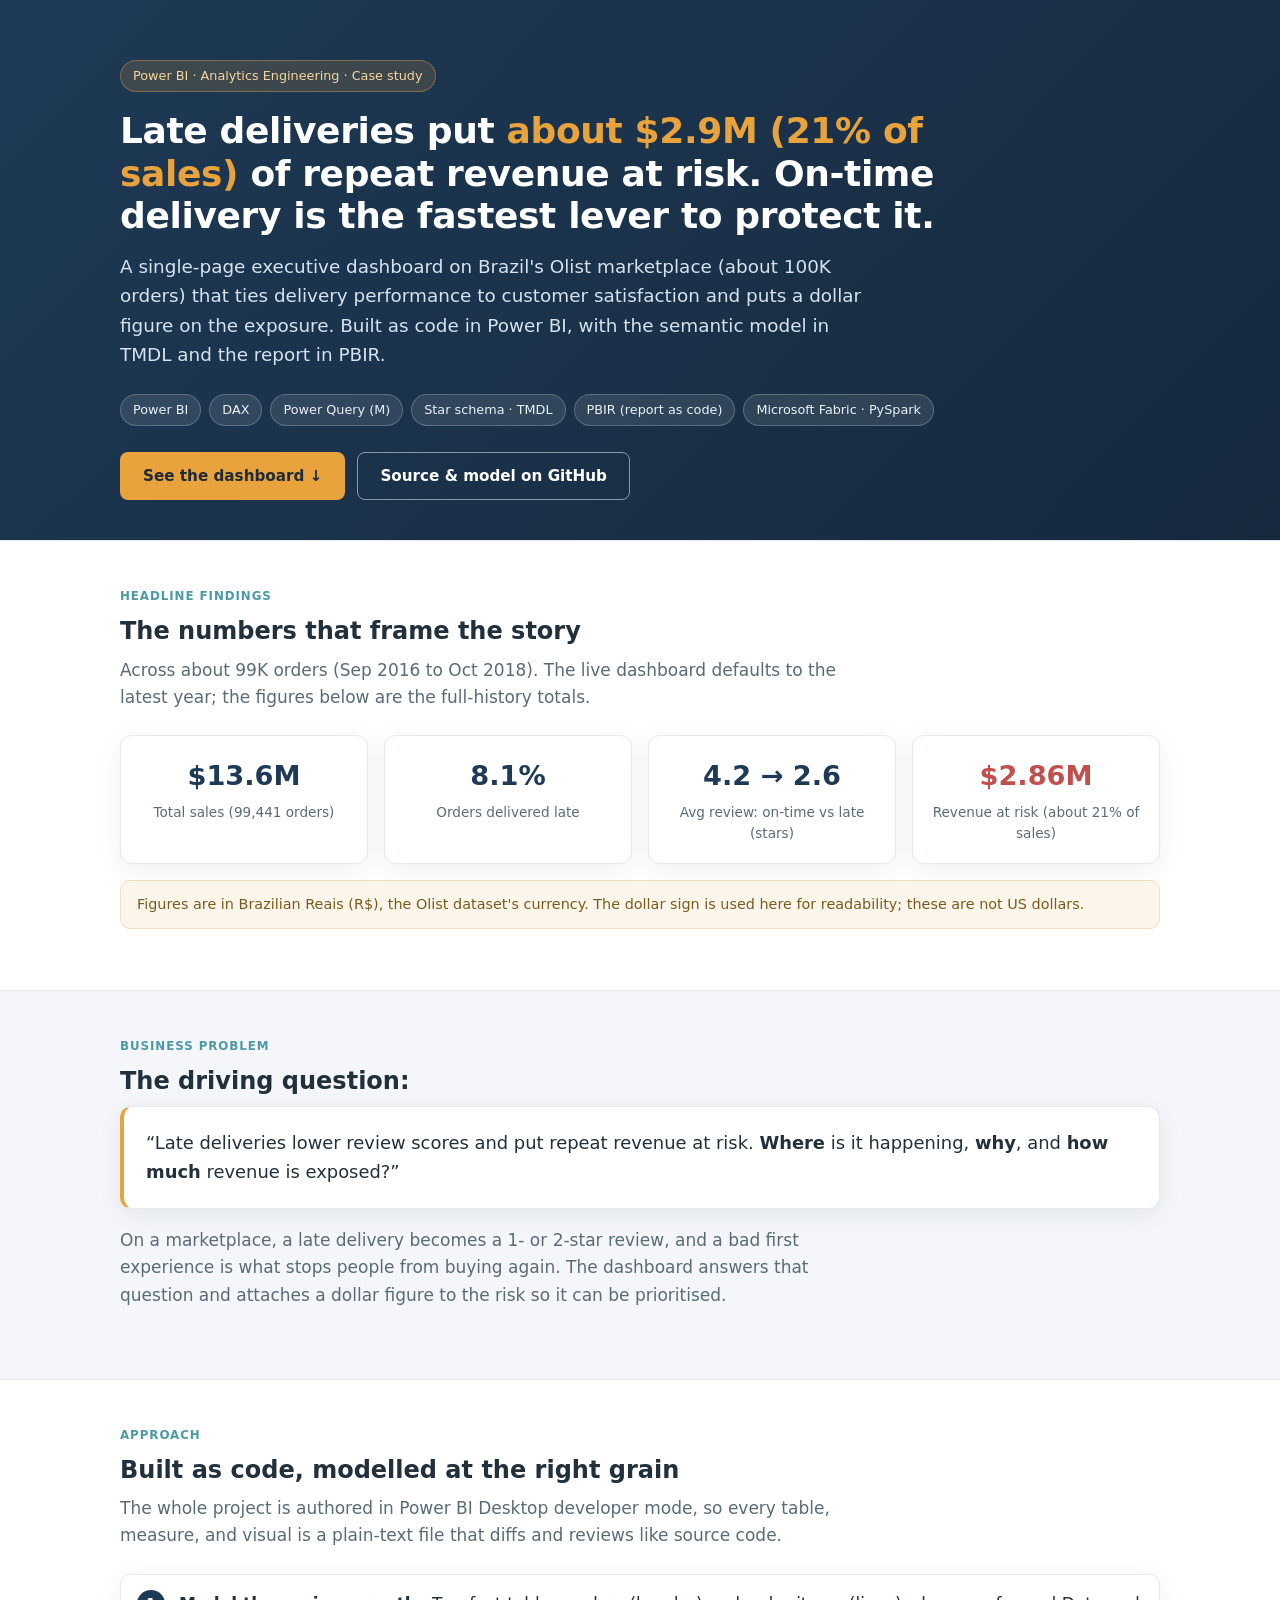
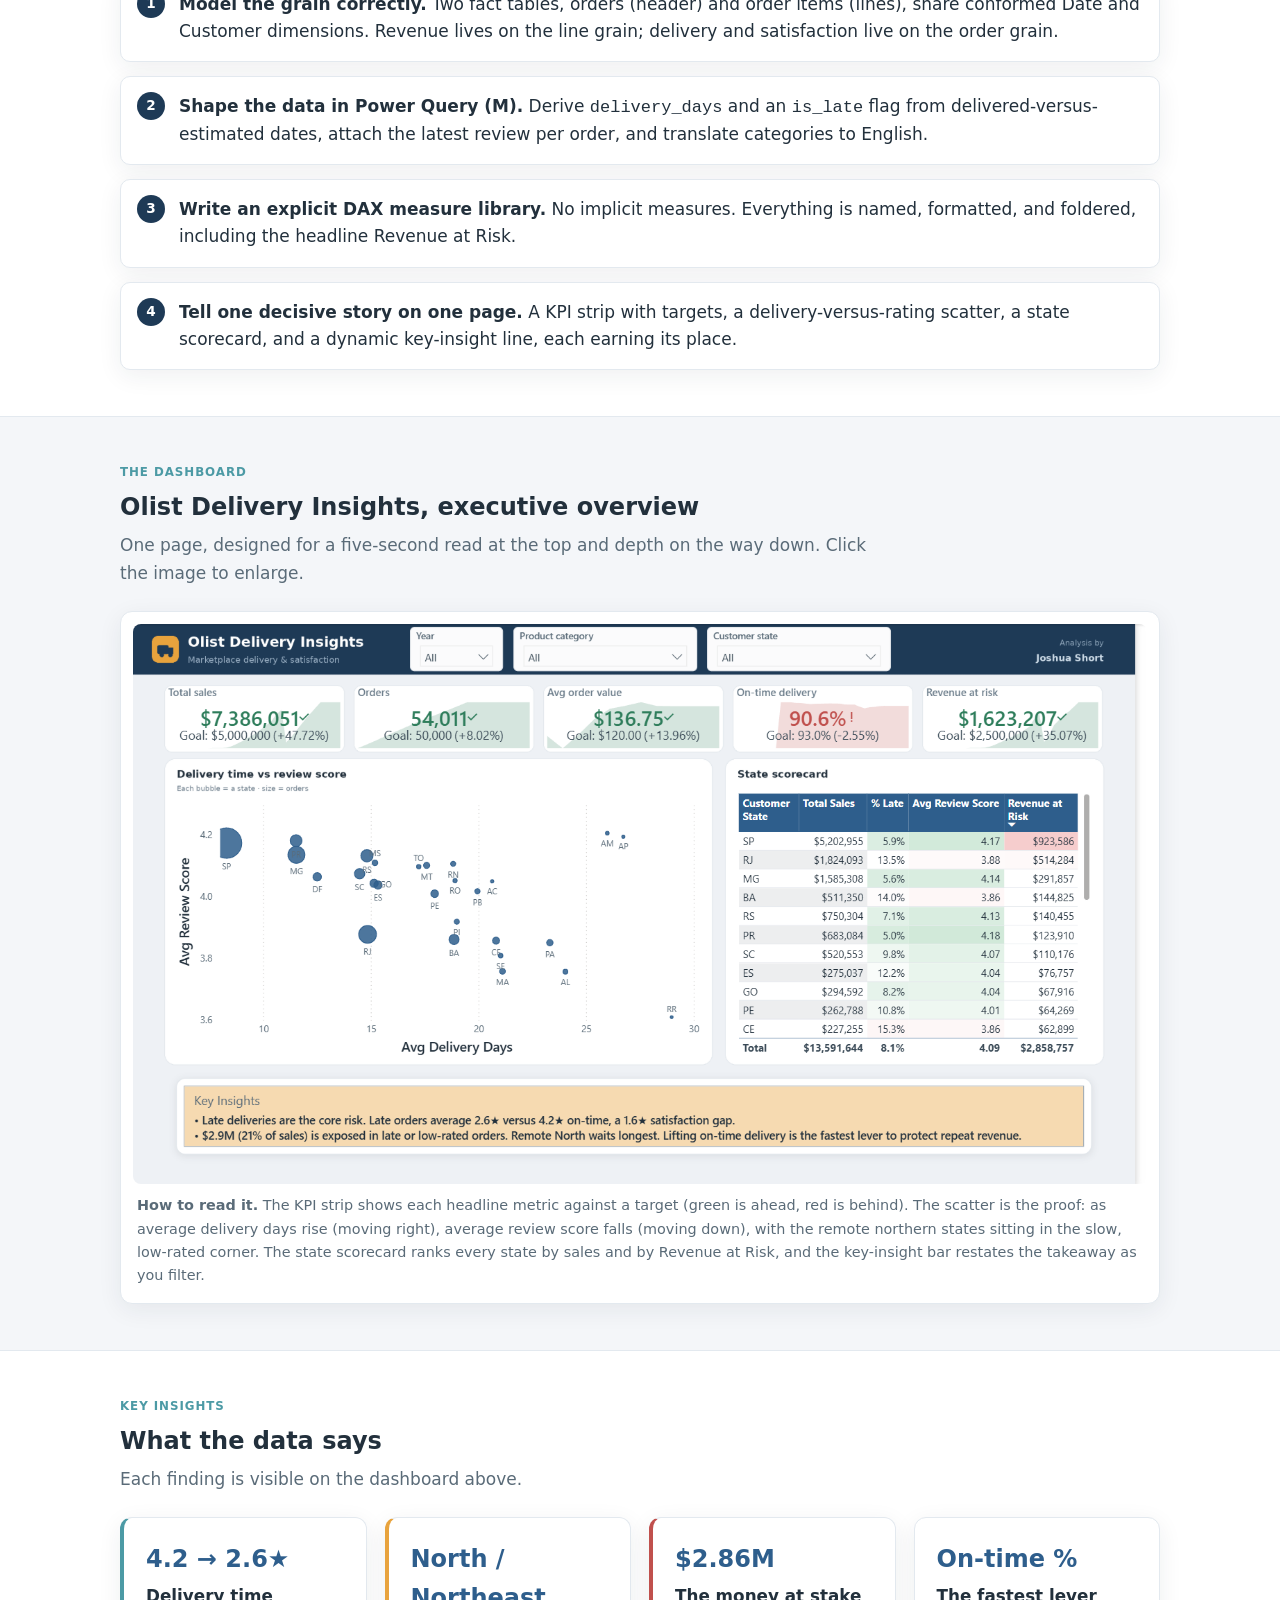
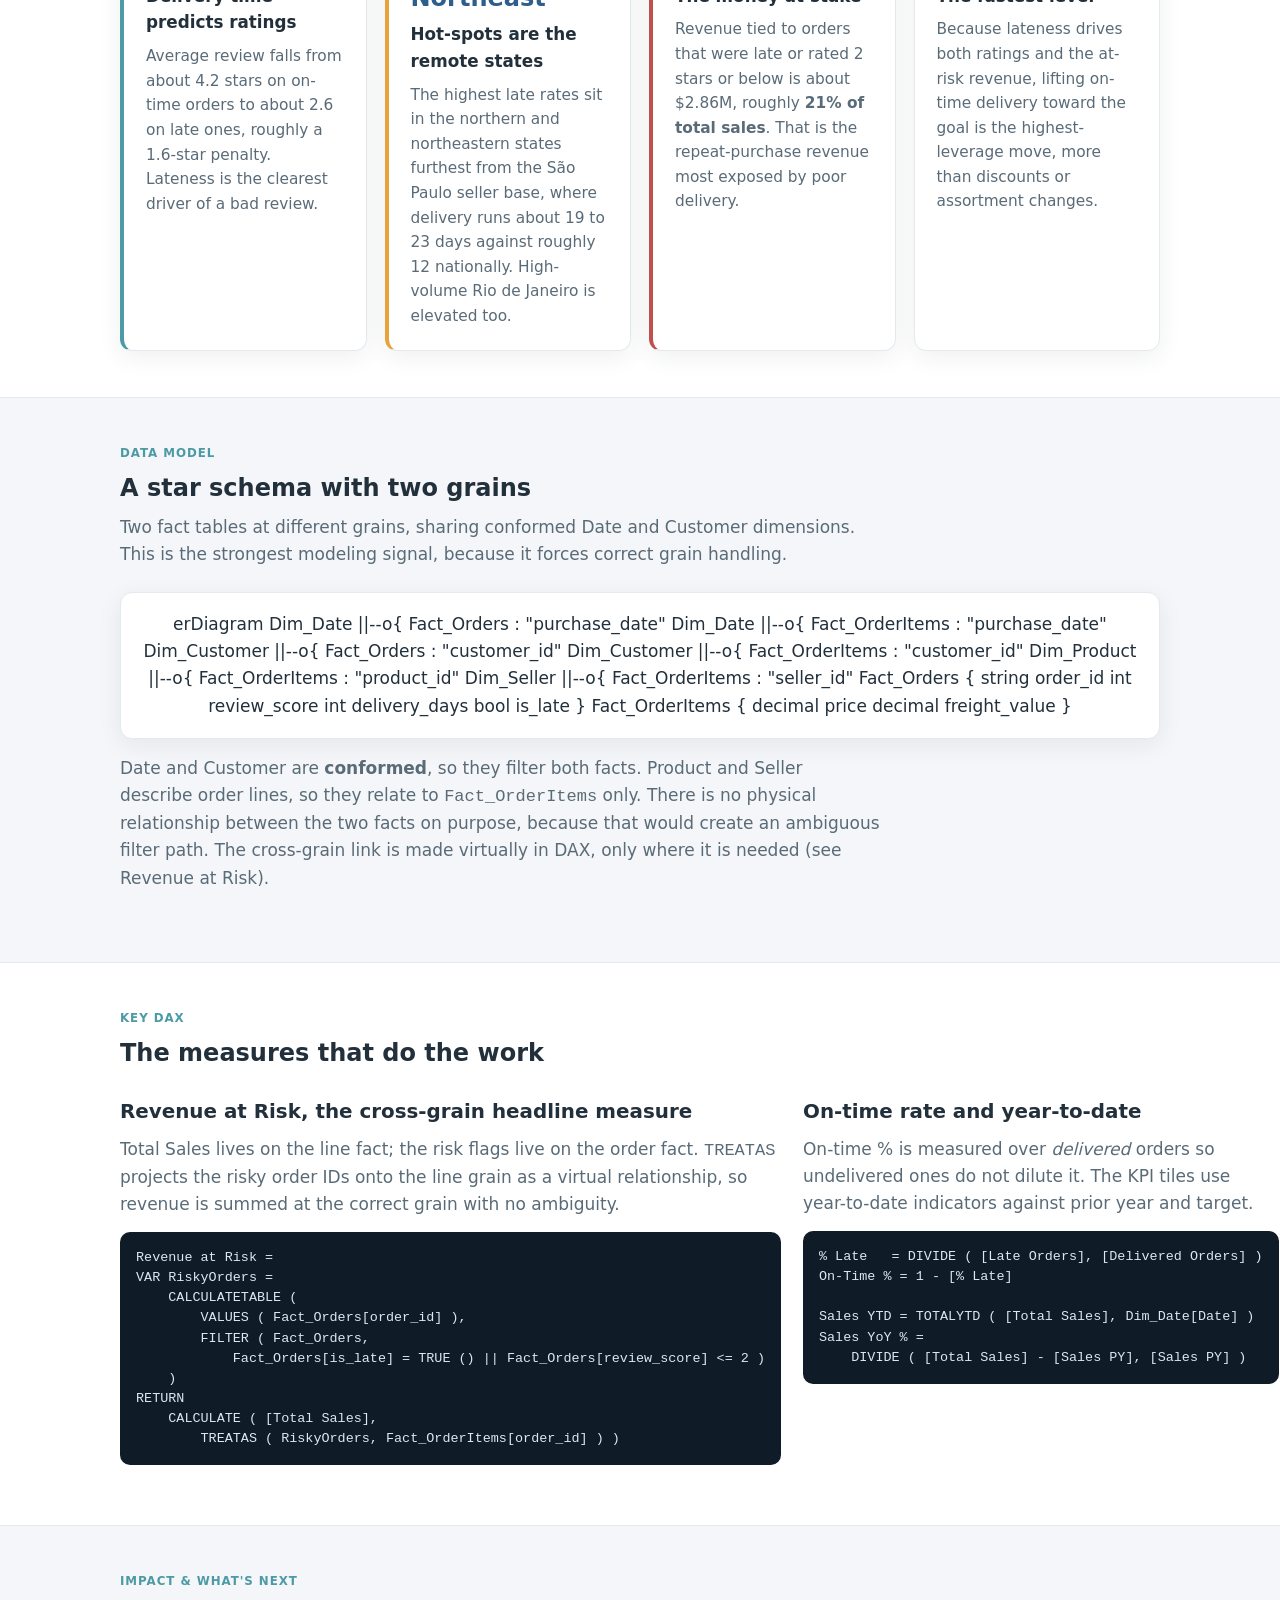
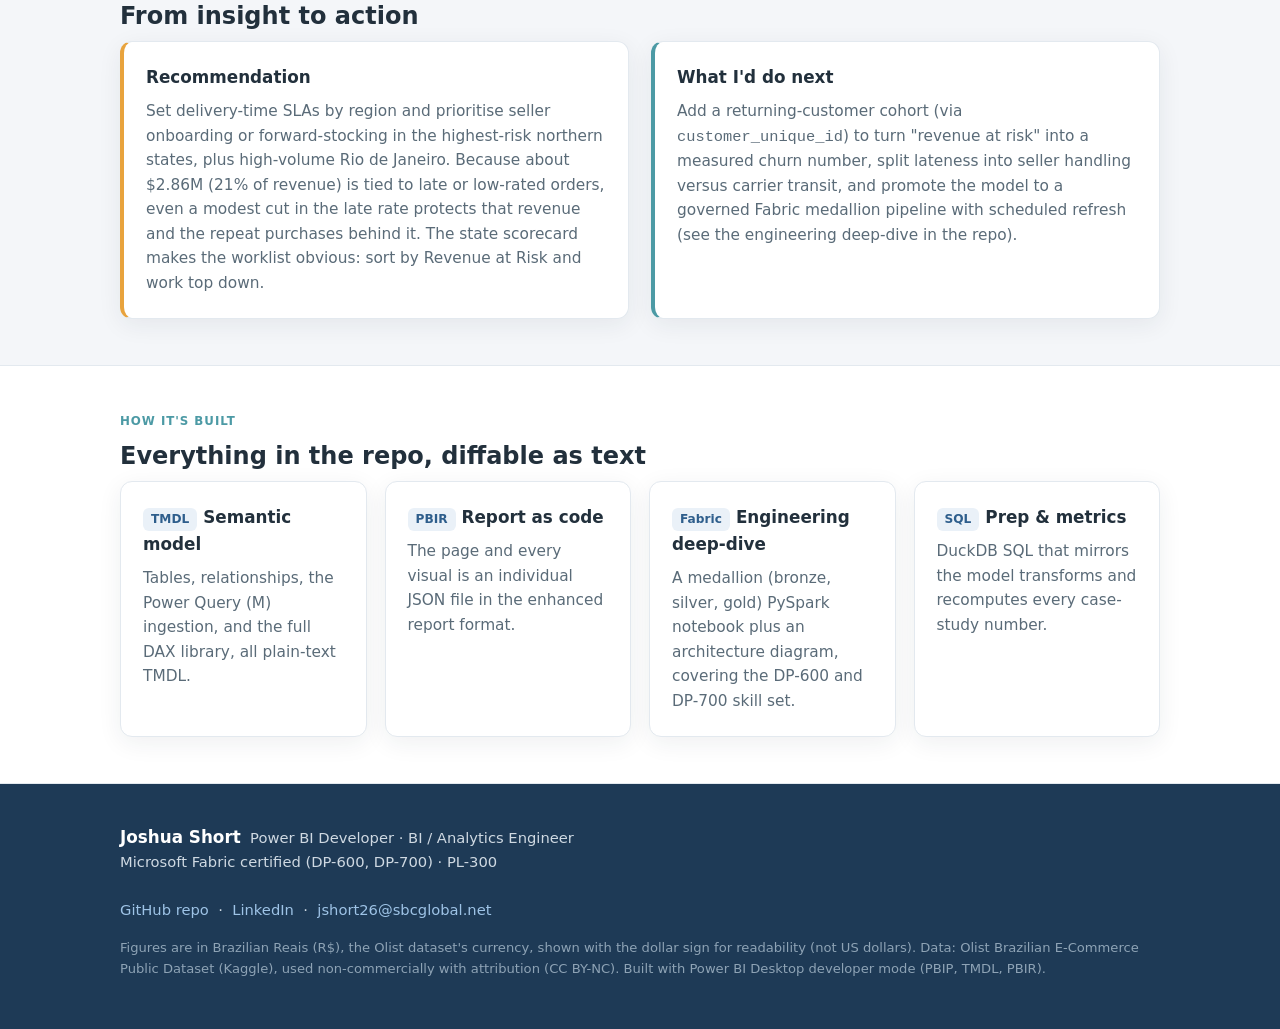
==== docs/index.html @ 743ed3de "Olist Delivery Insights: Power BI report (PBIP/TMDL/PBIR), case-study site, docs, DE notebook" ====
<!DOCTYPE html>
<html lang="en">
<head>
<meta charset="UTF-8" />
<meta name="viewport" content="width=device-width, initial-scale=1.0" />
<title>Olist Delivery Insights | Power BI Case Study | Joshua Short</title>
<meta name="description" content="A single-page Power BI executive dashboard and case study: how late deliveries lower review scores and put about 21% of marketplace revenue at risk on Brazil's Olist, and where to fix it." />
<meta property="og:title" content="Olist Delivery Insights | Power BI Case Study" />
<meta property="og:description" content="Late deliveries put about $2.9M (21% of sales) of repeat revenue at risk. A Power BI report built as code (TMDL + PBIR)." />
<meta property="og:type" content="website" />
<link rel="stylesheet" href="styles.css" />
</head>
<body>

<!-- ============================= HERO ============================= -->
<header class="hero">
  <div class="wrap">
    <div class="badge">Power BI · Analytics Engineering · Case study</div>
    <h1>Late deliveries put <span class="accent">about $2.9M (21% of sales)</span> of repeat revenue at risk.
      On-time delivery is the fastest lever to protect it.<!-- [confirm] $ figure --></h1>
    <p class="lede">A single-page executive dashboard on Brazil's Olist marketplace (about 100K orders) that ties
      delivery performance to customer satisfaction and puts a dollar figure on the exposure. Built as code in
      Power BI, with the semantic model in TMDL and the report in PBIR.</p>
    <div class="pills">
      <span class="pill">Power BI</span><span class="pill">DAX</span><span class="pill">Power Query (M)</span>
      <span class="pill">Star schema · TMDL</span><span class="pill">PBIR (report as code)</span>
      <span class="pill">Microsoft Fabric · PySpark</span>
    </div>
    <div class="cta">
      <a class="btn btn-primary" href="#dashboard">See the dashboard ↓</a>
      <a class="btn btn-ghost" href="https://github.com/Joshua-S26/PBI-Portfolio" target="_blank" rel="noopener">Source &amp; model on GitHub</a>
    </div>
  </div>
</header>

<!-- ====================== HEADLINE NUMBERS ======================= -->
<section class="alt">
  <div class="wrap">
    <p class="eyebrow">Headline findings</p>
    <h2>The numbers that frame the story</h2>
    <p class="sub">Across about 99K orders (Sep 2016 to Oct 2018). The live dashboard defaults to the latest year; the figures below are the full-history totals.</p>
    <div class="kpi">
      <!-- [confirm] every value in this band against the model before publish -->
      <div class="k"><div class="v">$13.6M</div><div class="l">Total sales (99,441 orders)</div></div>
      <div class="k"><div class="v">8.1%</div><div class="l">Orders delivered late</div></div>
      <div class="k"><div class="v">4.2 → 2.6</div><div class="l">Avg review: on-time vs late (stars)</div></div>
      <div class="k"><div class="v warn">$2.86M</div><div class="l">Revenue at risk (about 21% of sales)</div></div>
    </div>
    <p class="note" style="margin-top:16px">Figures are in Brazilian Reais (R$), the Olist dataset's currency. The
      dollar sign is used here for readability; these are not US dollars.</p>
  </div>
</section>

<!-- ======================= THE QUESTION ========================== -->
<section>
  <div class="wrap">
    <p class="eyebrow">Business problem</p>
    <h2>The driving question:</h2>
    <div class="card accent-gold">
      <p style="color:var(--ink);font-size:1.12rem;margin:0">
        “Late deliveries lower review scores and put repeat revenue at risk.
        <strong>Where</strong> is it happening, <strong>why</strong>, and <strong>how much</strong> revenue is exposed?”</p>
    </div>
    <p class="sub" style="margin-top:18px">On a marketplace, a late delivery becomes a 1- or 2-star review, and a bad
      first experience is what stops people from buying again. The dashboard answers that question and attaches a dollar
      figure to the risk so it can be prioritised.</p>
  </div>
</section>

<!-- ========================= APPROACH ============================ -->
<section class="alt">
  <div class="wrap">
    <p class="eyebrow">Approach</p>
    <h2>Built as code, modelled at the right grain</h2>
    <p class="sub">The whole project is authored in Power BI Desktop developer mode, so every table, measure, and visual
      is a plain-text file that diffs and reviews like source code.</p>
    <ol class="flow">
      <li><strong>Model the grain correctly.</strong> Two fact tables, orders (header) and order items (lines), share
        conformed Date and Customer dimensions. Revenue lives on the line grain; delivery and satisfaction live on the
        order grain.</li>
      <li><strong>Shape the data in Power Query (M).</strong> Derive <code>delivery_days</code> and an
        <code>is_late</code> flag from delivered-versus-estimated dates, attach the latest review per order, and
        translate categories to English.</li>
      <li><strong>Write an explicit DAX measure library.</strong> No implicit measures. Everything is named, formatted,
        and foldered, including the headline Revenue at Risk.</li>
      <li><strong>Tell one decisive story on one page.</strong> A KPI strip with targets, a delivery-versus-rating
        scatter, a state scorecard, and a dynamic key-insight line, each earning its place.</li>
    </ol>
  </div>
</section>

<!-- ========================= DASHBOARD =========================== -->
<section id="dashboard">
  <div class="wrap">
    <p class="eyebrow">The dashboard</p>
    <h2>Olist Delivery Insights, executive overview</h2>
    <p class="sub">One page, designed for a five-second read at the top and depth on the way down. Click the image to enlarge.</p>
    <figure class="shot">
      <!-- ============================================================ -->
      <!-- SCREENSHOT SLOT: save the dashboard PNG to docs/img/hero-dashboard.png -->
      <!-- (full-resolution export from Power BI Desktop; see capture steps) -->
      <!-- ============================================================ -->
      <img src="img/hero-dashboard.png"
           alt="Olist Delivery Insights dashboard: a KPI strip (Total sales, Orders, Avg order value, On-time delivery, Revenue at risk) each with a goal indicator; a scatter of average review score versus average delivery days with one bubble per state; a state scorecard table with conditional formatting; and a key-insights bar."
           loading="lazy"
           onerror="this.style.display='none';this.nextElementSibling.style.display='flex';" />
      <div class="imgslot" style="display:none">
        <strong>Hero screenshot goes here</strong>
        <span>Save the dashboard PNG as <code>docs/img/hero-dashboard.png</code></span>
      </div>
      <figcaption><strong>How to read it.</strong> The KPI strip shows each headline metric against a target (green is
        ahead, red is behind). The scatter is the proof: as average delivery days rise (moving right), average review
        score falls (moving down), with the remote northern states sitting in the slow, low-rated corner. The state
        scorecard ranks every state by sales and by Revenue at Risk, and the key-insight bar restates the takeaway as
        you filter.</figcaption>
    </figure>
  </div>
</section>

<!-- ========================== INSIGHTS =========================== -->
<section class="alt">
  <div class="wrap">
    <p class="eyebrow">Key insights</p>
    <h2>What the data says</h2>
    <p class="sub">Each finding is visible on the dashboard above.</p>
    <div class="grid">
      <!-- [confirm] all numbers in these cards -->
      <div class="card accent-teal"><span class="big">4.2 → 2.6★</span><h3>Delivery time predicts ratings</h3>
        <p>Average review falls from about 4.2 stars on on-time orders to about 2.6 on late ones, roughly a 1.6-star
          penalty. Lateness is the clearest driver of a bad review.</p></div>
      <div class="card accent-gold"><span class="big">North / Northeast</span><h3>Hot-spots are the remote states</h3>
        <p>The highest late rates sit in the northern and northeastern states furthest from the São Paulo seller base,
          where delivery runs about 19 to 23 days against roughly 12 nationally. High-volume Rio de Janeiro is elevated too.</p></div>
      <div class="card accent-red"><span class="big">$2.86M</span><h3>The money at stake</h3>
        <p>Revenue tied to orders that were late or rated 2 stars or below is about $2.86M, roughly
          <strong>21% of total sales</strong>. That is the repeat-purchase revenue most exposed by poor delivery.</p></div>
      <div class="card"><span class="big">On-time %</span><h3>The fastest lever</h3>
        <p>Because lateness drives both ratings and the at-risk revenue, lifting on-time delivery toward the goal is the
          highest-leverage move, more than discounts or assortment changes.</p></div>
    </div>
  </div>
</section>

<!-- ========================= DATA MODEL ========================== -->
<section>
  <div class="wrap">
    <p class="eyebrow">Data model</p>
    <h2>A star schema with two grains</h2>
    <p class="sub">Two fact tables at different grains, sharing conformed Date and Customer dimensions. This is the
      strongest modeling signal, because it forces correct grain handling.</p>
    <div class="mermaid">
erDiagram
    Dim_Date     ||--o{ Fact_Orders : "purchase_date"
    Dim_Date     ||--o{ Fact_OrderItems : "purchase_date"
    Dim_Customer ||--o{ Fact_Orders : "customer_id"
    Dim_Customer ||--o{ Fact_OrderItems : "customer_id"
    Dim_Product  ||--o{ Fact_OrderItems : "product_id"
    Dim_Seller   ||--o{ Fact_OrderItems : "seller_id"
    Fact_Orders {
      string order_id
      int review_score
      int delivery_days
      bool is_late
    }
    Fact_OrderItems {
      decimal price
      decimal freight_value
    }
    </div>
    <p class="sub" style="margin-top:16px">Date and Customer are <strong>conformed</strong>, so they filter both facts.
      Product and Seller describe order lines, so they relate to <code>Fact_OrderItems</code> only. There is no physical
      relationship between the two facts on purpose, because that would create an ambiguous filter path. The cross-grain
      link is made virtually in DAX, only where it is needed (see Revenue at Risk).</p>
  </div>
</section>

<!-- =========================== KEY DAX =========================== -->
<section class="alt">
  <div class="wrap">
    <p class="eyebrow">Key DAX</p>
    <h2>The measures that do the work</h2>
    <p class="sub"></p>
    <div class="two" style="align-items:start">
      <div>
        <h3 style="margin:0 0 8px">Revenue at Risk, the cross-grain headline measure</h3>
        <p style="color:var(--muted);margin:0 0 10px">Total Sales lives on the line fact; the risk flags live on the
          order fact. <code>TREATAS</code> projects the risky order IDs onto the line grain as a virtual relationship,
          so revenue is summed at the correct grain with no ambiguity.</p>
<pre><code>Revenue at Risk =
VAR RiskyOrders =
    CALCULATETABLE (
        VALUES ( Fact_Orders[order_id] ),
        FILTER ( Fact_Orders,
            Fact_Orders[is_late] = TRUE () || Fact_Orders[review_score] &lt;= 2 )
    )
RETURN
    CALCULATE ( [Total Sales],
        TREATAS ( RiskyOrders, Fact_OrderItems[order_id] ) )</code></pre>
      </div>
      <div>
        <h3 style="margin:0 0 8px">On-time rate and year-to-date</h3>
        <p style="color:var(--muted);margin:0 0 10px">On-time % is measured over <em>delivered</em> orders so
          undelivered ones do not dilute it. The KPI tiles use year-to-date indicators against prior year and target.</p>
<pre><code>% Late   = DIVIDE ( [Late Orders], [Delivered Orders] )
On-Time % = 1 - [% Late]

Sales YTD = TOTALYTD ( [Total Sales], Dim_Date[Date] )
Sales YoY % =
    DIVIDE ( [Total Sales] - [Sales PY], [Sales PY] )</code></pre>
      </div>
    </div>
  </div>
</section>

<!-- ====================== IMPACT / NEXT ========================== -->
<section>
  <div class="wrap">
    <p class="eyebrow">Impact &amp; what's next</p>
    <h2>From insight to action</h2>
    <div class="two">
      <div class="card accent-gold"><h3>Recommendation</h3>
        <p>Set delivery-time SLAs by region and prioritise seller onboarding or forward-stocking in the highest-risk
          northern states, plus high-volume Rio de Janeiro. Because about $2.86M (21% of revenue) is tied to late or
          low-rated orders, even a modest cut in the late rate protects that revenue and the repeat purchases behind it.
          The state scorecard makes the worklist obvious: sort by Revenue at Risk and work top down.</p></div>
      <div class="card accent-teal"><h3>What I'd do next</h3>
        <p>Add a returning-customer cohort (via <code>customer_unique_id</code>) to turn "revenue at risk" into a
          measured churn number, split lateness into seller handling versus carrier transit, and promote the model to a
          governed Fabric medallion pipeline with scheduled refresh (see the engineering deep-dive in the repo).</p></div>
    </div>
  </div>
</section>

<!-- ========================= HOW BUILT =========================== -->
<section class="alt">
  <div class="wrap">
    <p class="eyebrow">How it's built</p>
    <h2>Everything in the repo, diffable as text</h2>
    <div class="grid">
      <div class="card"><h3><span class="tag">TMDL</span>Semantic model</h3><p>Tables, relationships, the Power Query (M)
        ingestion, and the full DAX library, all plain-text TMDL.</p></div>
      <div class="card"><h3><span class="tag">PBIR</span>Report as code</h3><p>The page and every visual is an individual
        JSON file in the enhanced report format.</p></div>
      <div class="card"><h3><span class="tag">Fabric</span>Engineering deep-dive</h3><p>A medallion (bronze, silver,
        gold) PySpark notebook plus an architecture diagram, covering the DP-600 and DP-700 skill set.</p></div>
      <div class="card"><h3><span class="tag">SQL</span>Prep &amp; metrics</h3><p>DuckDB SQL that mirrors the model
        transforms and recomputes every case-study number.</p></div>
    </div>
  </div>
</section>

<!-- =========================== FOOTER ============================ -->
<footer>
  <div class="wrap">
    <span class="name">Joshua Short</span> &nbsp;Power BI Developer · BI / Analytics Engineer<br/>
    Microsoft Fabric certified (DP-600, DP-700) · PL-300<br/><br/>
    <a href="https://github.com/Joshua-S26/PBI-Portfolio" target="_blank" rel="noopener">GitHub repo</a> &nbsp;·&nbsp;
    <a href="https://www.linkedin.com/in/joshua-s26" target="_blank" rel="noopener">LinkedIn</a> &nbsp;·&nbsp;
    <a href="mailto:jshort26@sbcglobal.net">jshort26@sbcglobal.net</a>
    <p class="fine">Figures are in Brazilian Reais (R$), the Olist dataset's currency, shown with the dollar sign for
      readability (not US dollars). Data: Olist Brazilian E-Commerce Public Dataset (Kaggle), used non-commercially with
      attribution (CC BY-NC). Built with Power BI Desktop developer mode (PBIP, TMDL, PBIR).</p>
  </div>
</footer>

<!-- Lightbox (tiny vanilla JS) -->
<div class="lb" id="lb" aria-hidden="true"><img id="lbimg" src="" alt="" /></div>
<script src="https://cdn.jsdelivr.net/npm/mermaid@10/dist/mermaid.min.js"></script>
<script>
  if (window.mermaid) { mermaid.initialize({ startOnLoad: true, theme: "neutral" }); }
  var lb = document.getElementById('lb'), lbimg = document.getElementById('lbimg');
  document.querySelectorAll('figure.shot img').forEach(function (im) {
    im.addEventListener('click', function () { lbimg.src = im.src; lbimg.alt = im.alt; lb.classList.add('open'); });
  });
  lb.addEventListener('click', function () { lb.classList.remove('open'); });
  document.addEventListener('keydown', function (e) { if (e.key === 'Escape') lb.classList.remove('open'); });
</script>
</body>
</html>
---- docs/styles.css ----
/* Olist Delivery Insights, case-study site
   Palette matches the Power BI report: dark navy header, gold + teal accents. */
:root{
  --navy:#1E3A56; --navy-2:#26496f; --blue:#2E5E8C; --teal:#4C9AA5;
  --gold:#E8A33D; --red:#C0504D; --green:#2E7D5B;
  --ink:#22303C; --muted:#5A6B78; --line:#E3E9EF; --bg:#F4F6F9; --card:#FFFFFF;
  --maxw:1080px; --radius:12px;
  --shadow:0 6px 24px rgba(34,48,60,.07);
  --font:"Segoe UI",system-ui,-apple-system,Roboto,Helvetica,Arial,sans-serif;
}
*{box-sizing:border-box}
html{scroll-behavior:smooth}
body{margin:0;font-family:var(--font);color:var(--ink);background:var(--bg);line-height:1.6;font-size:17px}
img{max-width:100%;display:block}
a{color:var(--blue);text-decoration:none}
a:hover{text-decoration:underline}
.wrap{max-width:var(--maxw);margin:0 auto;padding:0 20px}

/* Hero */
header.hero{background:linear-gradient(135deg,var(--navy) 0%,#16293d 100%);color:#fff;padding:60px 0 40px}
.hero .badge{display:inline-flex;align-items:center;gap:8px;background:rgba(232,163,61,.16);
  border:1px solid rgba(232,163,61,.4);color:#F4D59B;padding:5px 12px;border-radius:999px;font-size:.8rem;margin-bottom:18px}
.hero h1{font-size:2.25rem;line-height:1.18;margin:0 0 14px;font-weight:700;letter-spacing:-.01em;max-width:880px}
.hero h1 .accent{color:var(--gold)}
.hero p.lede{font-size:1.15rem;margin:0 0 24px;max-width:760px;color:#D7E2EE}
.pills{display:flex;flex-wrap:wrap;gap:8px;margin:0 0 26px}
.pill{background:rgba(255,255,255,.10);border:1px solid rgba(255,255,255,.22);
  padding:5px 12px;border-radius:999px;font-size:.8rem;color:#Eaf1f8}
.cta{display:flex;flex-wrap:wrap;gap:12px}
.btn{display:inline-block;padding:11px 22px;border-radius:8px;font-weight:600;font-size:.95rem;border:1px solid transparent}
.btn-primary{background:var(--gold);color:#1E2A36}
.btn-primary:hover{background:#f0b65c;text-decoration:none}
.btn-ghost{background:transparent;color:#fff;border-color:rgba(255,255,255,.5)}
.btn-ghost:hover{background:rgba(255,255,255,.08);text-decoration:none}

/* Sections */
section{padding:46px 0}
section.alt{background:#fff;border-top:1px solid var(--line);border-bottom:1px solid var(--line)}
section h2{font-size:1.5rem;margin:0 0 6px;color:var(--ink)}
section .sub{color:var(--muted);margin:0 0 24px;max-width:760px}
.eyebrow{text-transform:uppercase;letter-spacing:.08em;font-size:.74rem;font-weight:700;color:var(--teal);margin:0 0 6px}

/* Headline KPI band */
.kpi{display:grid;grid-template-columns:repeat(auto-fit,minmax(160px,1fr));gap:16px}
.kpi .k{background:var(--card);border:1px solid var(--line);border-radius:var(--radius);padding:18px;text-align:center;box-shadow:var(--shadow)}
.kpi .k .v{font-size:1.7rem;font-weight:700;color:var(--navy)}
.kpi .k .v.warn{color:var(--red)}
.kpi .k .l{color:var(--muted);font-size:.85rem;margin-top:4px}

/* Dashboard figure */
figure.shot{margin:0;background:var(--card);border:1px solid var(--line);border-radius:var(--radius);padding:12px;box-shadow:var(--shadow)}
figure.shot img{border-radius:8px;cursor:zoom-in;width:100%}
figure.shot figcaption{color:var(--muted);font-size:.9rem;margin-top:10px;padding:0 4px 4px}
.imgslot{display:flex;align-items:center;justify-content:center;text-align:center;min-height:340px;
  border:2px dashed #cdd6df;border-radius:8px;color:var(--muted);background:#eef2f6;padding:24px;flex-direction:column;gap:6px}
.imgslot code{background:#fff;border:1px solid var(--line);border-radius:5px;padding:1px 6px;font-size:.85rem}

/* Cards / grid */
.grid{display:grid;grid-template-columns:repeat(auto-fit,minmax(230px,1fr));gap:18px}
.card{background:var(--card);border:1px solid var(--line);border-radius:var(--radius);padding:22px;box-shadow:var(--shadow)}
.card.accent-gold{border-left:4px solid var(--gold)}
.card.accent-red{border-left:4px solid var(--red)}
.card.accent-teal{border-left:4px solid var(--teal)}
.card h3{margin:0 0 8px;font-size:1.05rem}
.card .big{font-size:1.5rem;font-weight:700;color:var(--blue);display:block;margin-bottom:4px}
.card p{margin:0;color:var(--muted);font-size:.96rem}
.two{display:grid;grid-template-columns:1fr 1fr;gap:22px}

/* Approach flow */
ol.flow{counter-reset:s;list-style:none;padding:0;margin:0;display:grid;gap:14px}
ol.flow li{background:var(--card);border:1px solid var(--line);border-radius:10px;padding:16px 18px 16px 58px;position:relative;box-shadow:var(--shadow)}
ol.flow li::before{counter-increment:s;content:counter(s);position:absolute;left:16px;top:15px;
  width:28px;height:28px;border-radius:50%;background:var(--navy);color:#fff;display:flex;align-items:center;justify-content:center;font-weight:700;font-size:.85rem}

/* Code */
pre{background:#0f1b27;color:#dde7f0;padding:16px;border-radius:10px;overflow:auto;font-size:.84rem;line-height:1.5}
code{font-family:"Cascadia Code",Consolas,Menlo,monospace}
.tag{display:inline-block;background:#EAF1F8;color:var(--blue);border-radius:6px;padding:2px 8px;font-size:.76rem;font-weight:700;margin-right:6px}
.mermaid{background:var(--card);border:1px solid var(--line);border-radius:var(--radius);padding:18px;box-shadow:var(--shadow);text-align:center}
.note{background:#FCF6EA;border:1px solid #EFE0BE;color:#7A5A1E;border-radius:10px;padding:12px 16px;font-size:.9rem}

/* Footer */
footer{background:var(--navy);color:#cfd9e2;padding:40px 0;font-size:.92rem}
footer a{color:#9ec3e6}
footer .name{color:#fff;font-size:1.05rem;font-weight:700}
footer .fine{margin-top:16px;color:#8ea3b5;font-size:.82rem}

/* Lightbox */
.lb{position:fixed;inset:0;background:rgba(15,25,38,.92);display:none;align-items:center;justify-content:center;z-index:50;padding:24px;cursor:zoom-out}
.lb.open{display:flex}
.lb img{max-width:96vw;max-height:94vh;border-radius:8px;box-shadow:0 20px 60px rgba(0,0,0,.5)}

@media(max-width:720px){
  body{font-size:16px}
  .hero h1{font-size:1.6rem}
  .two{grid-template-columns:1fr}
  section{padding:36px 0}
}
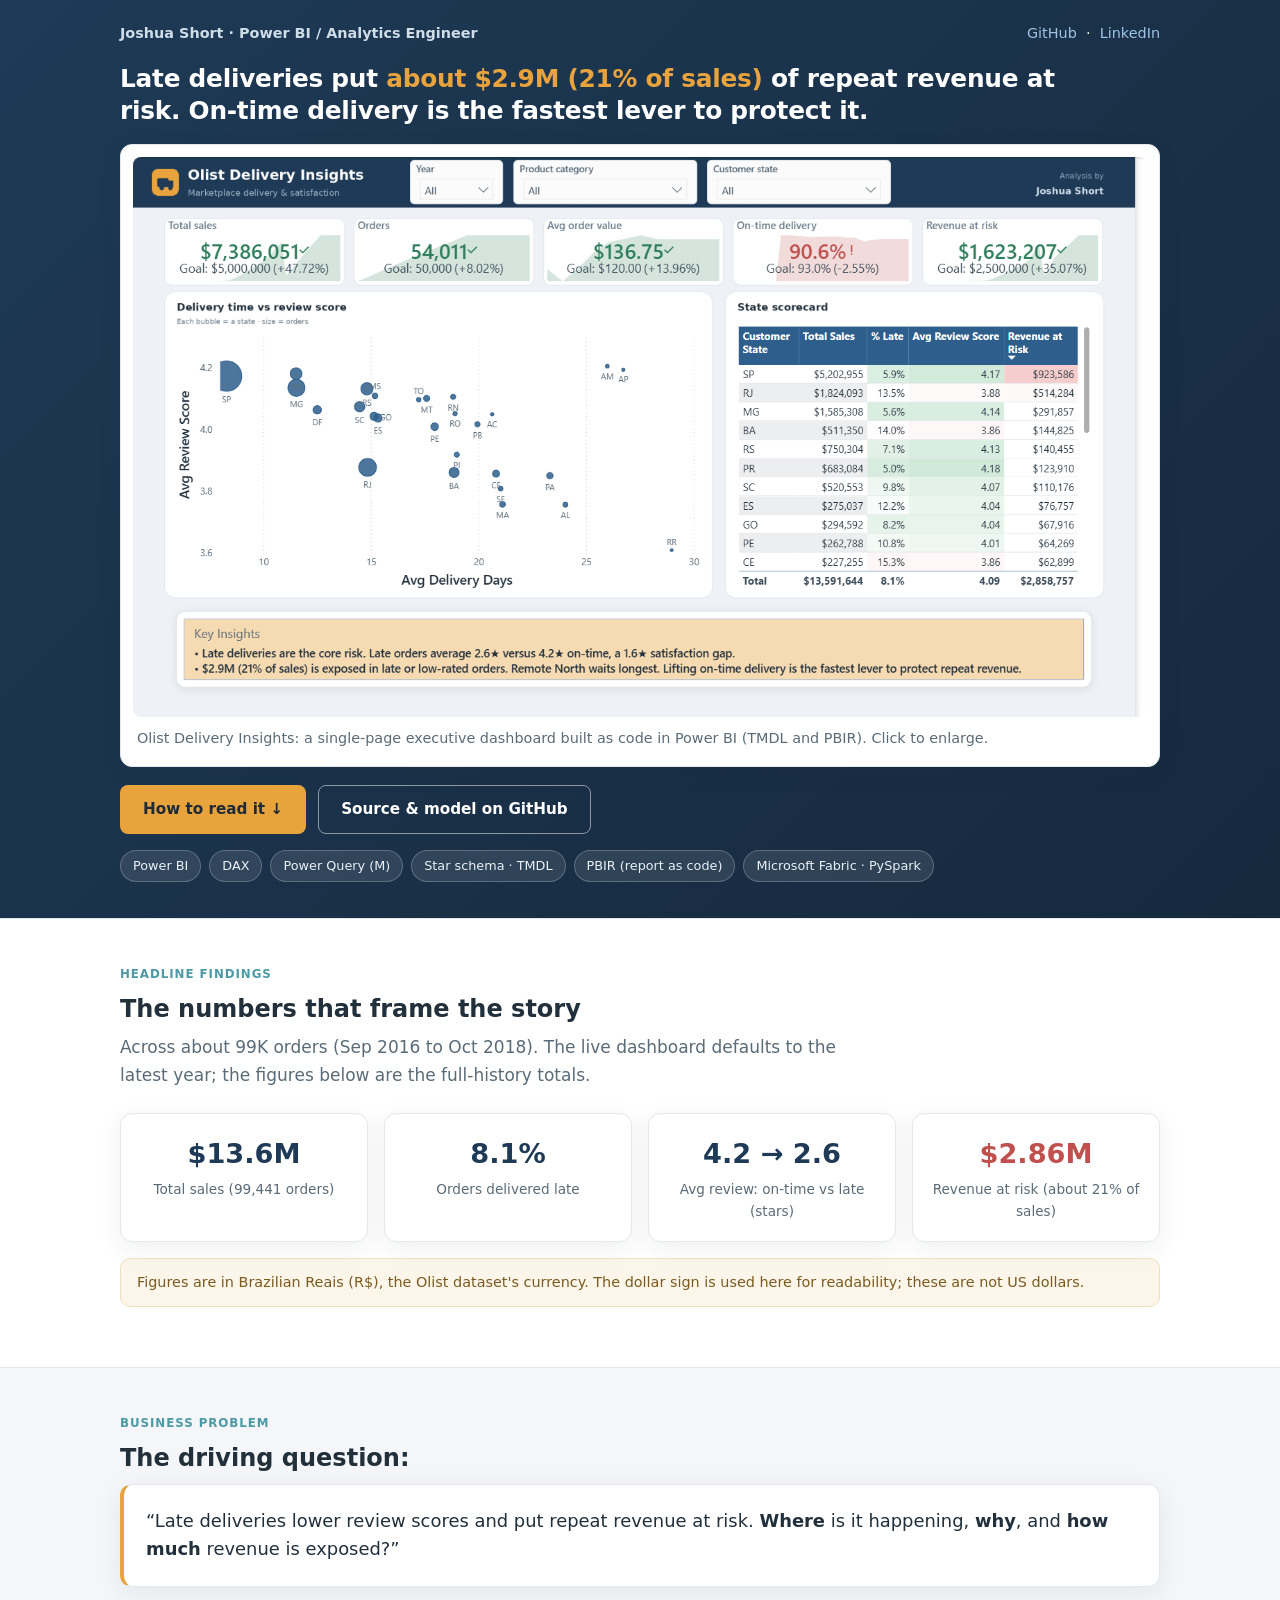
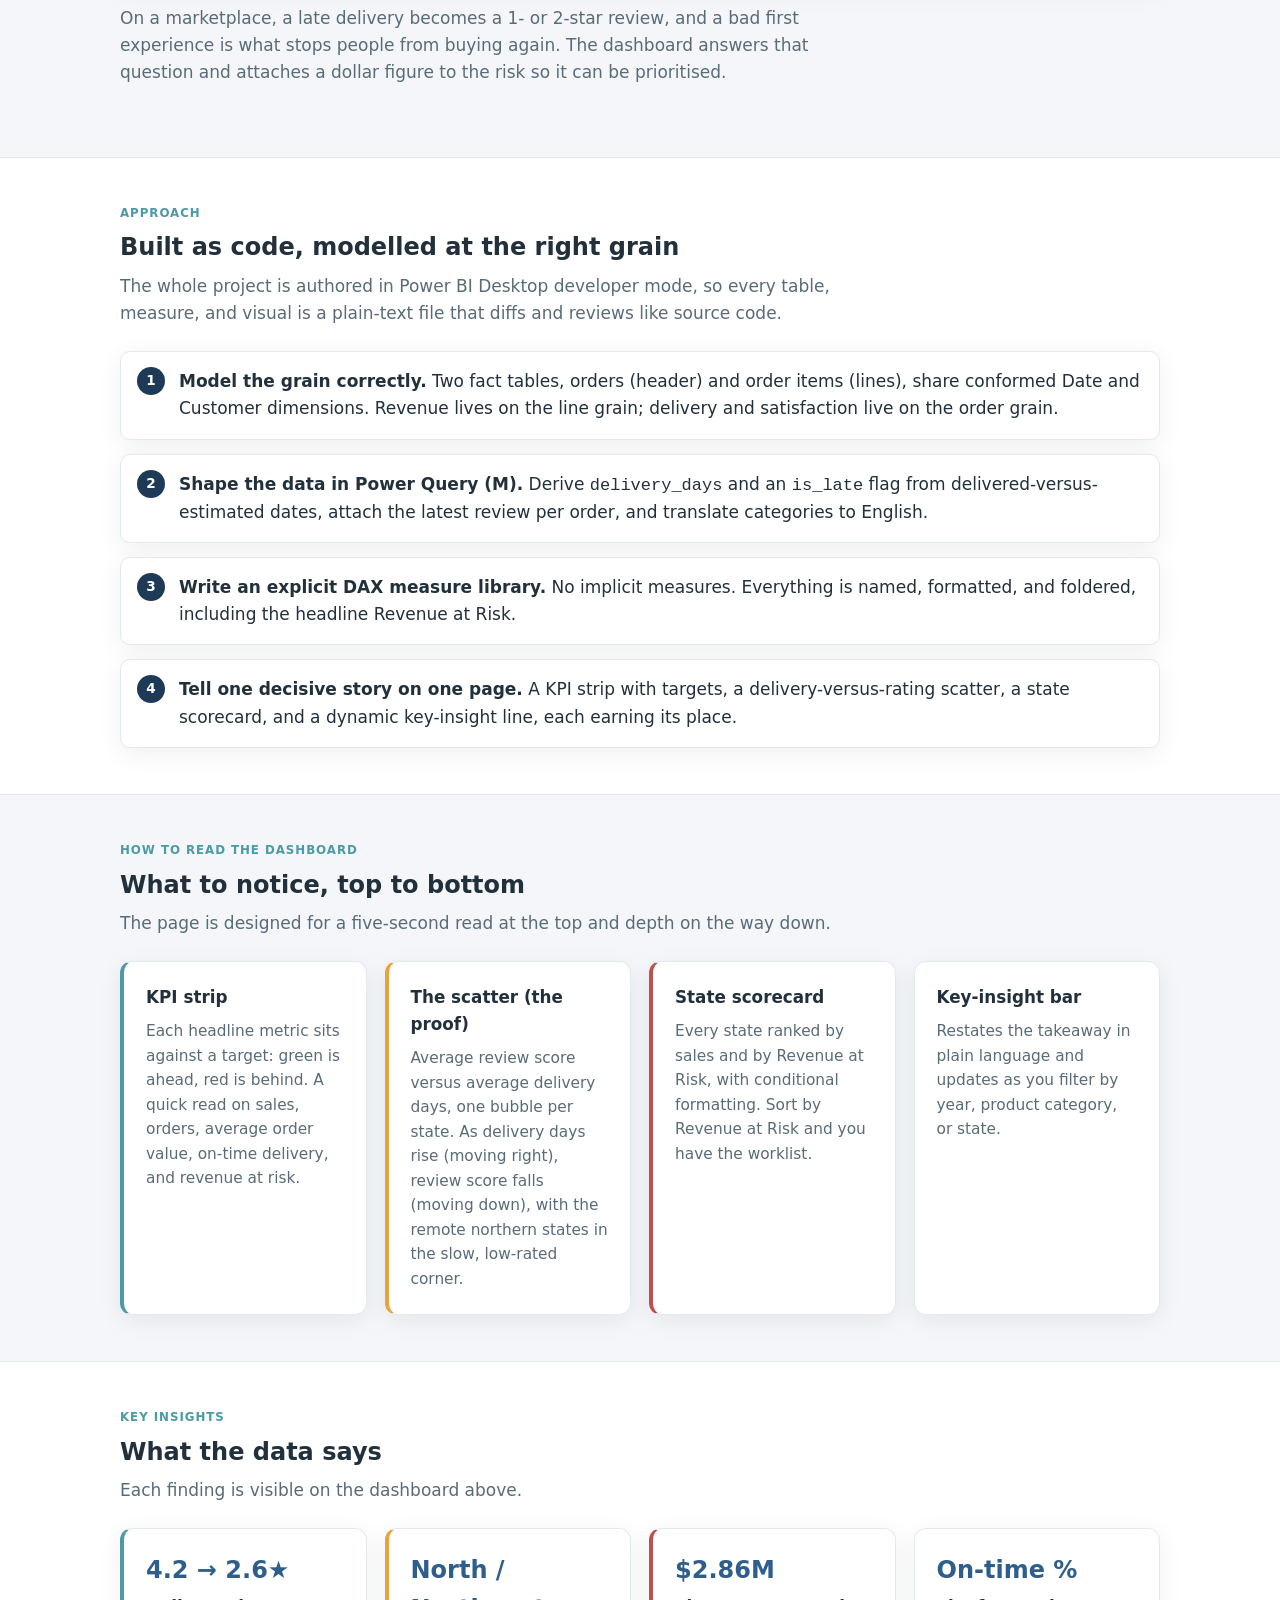
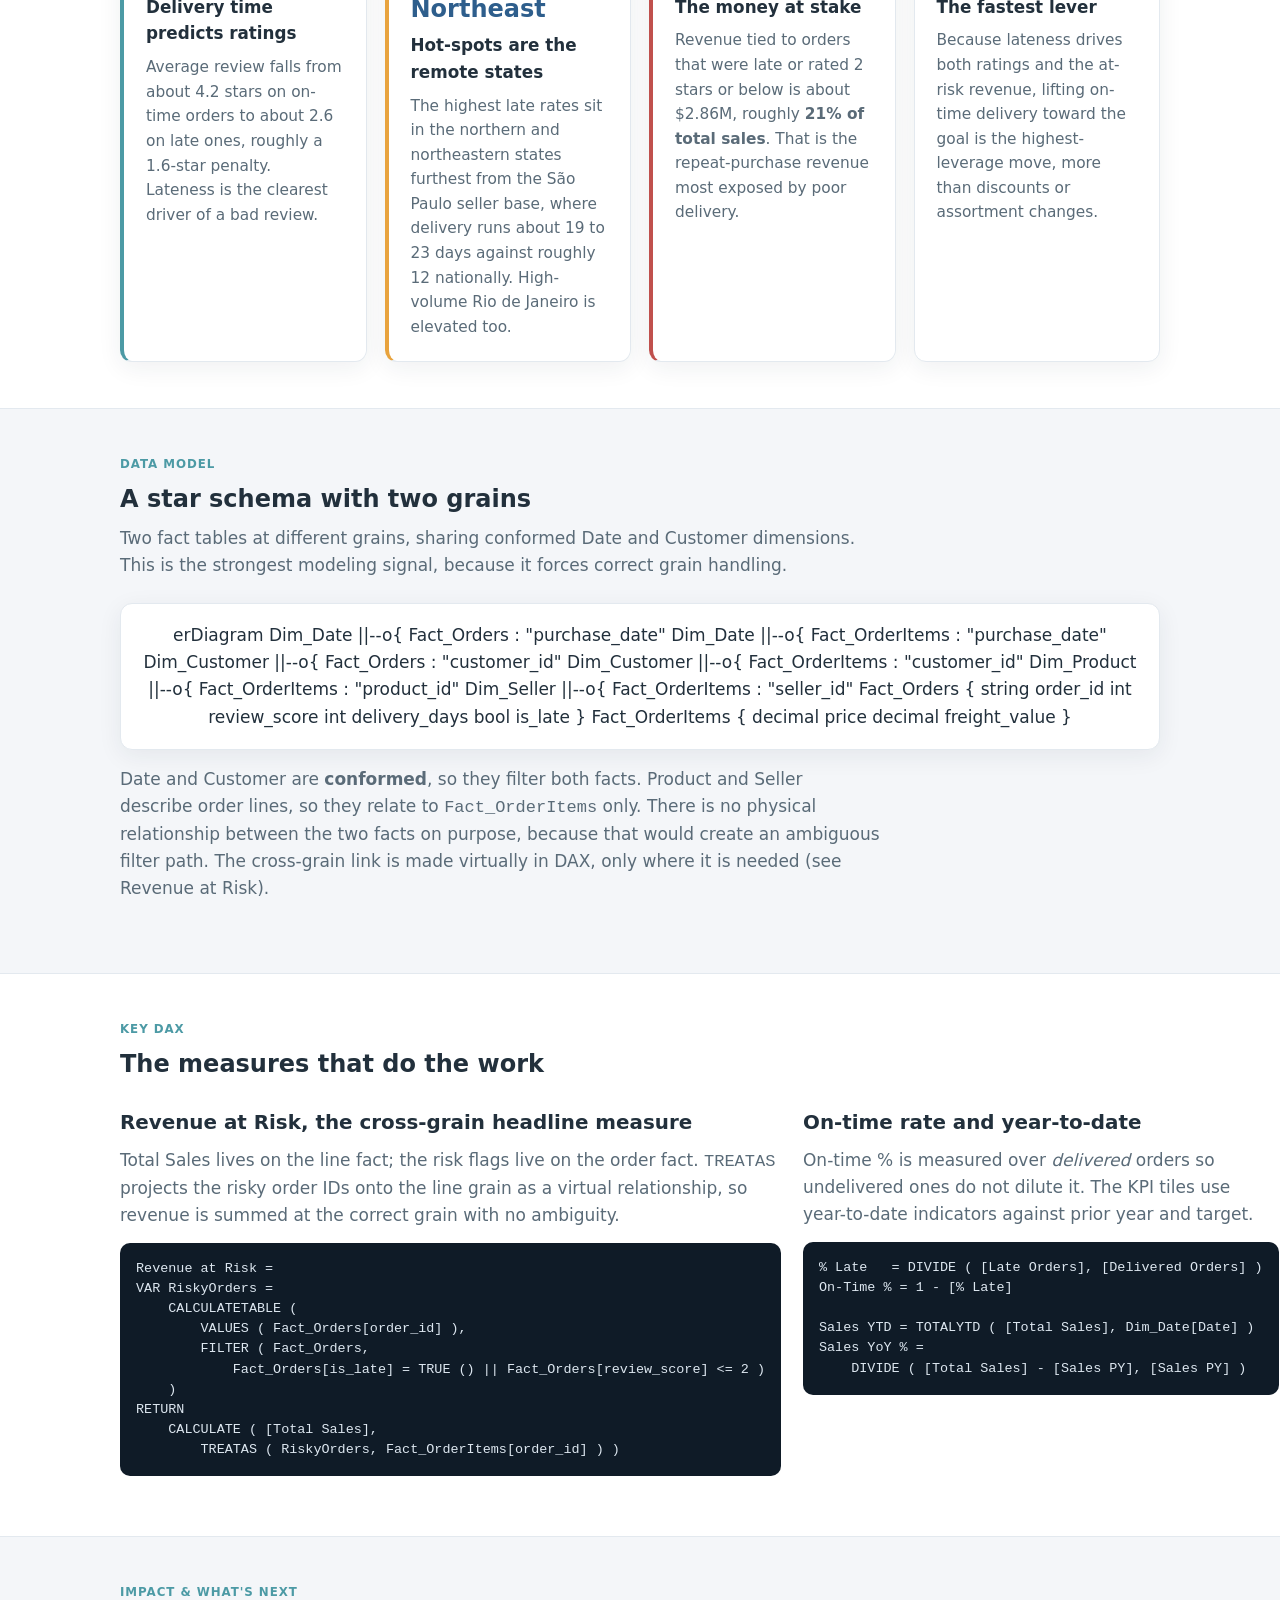
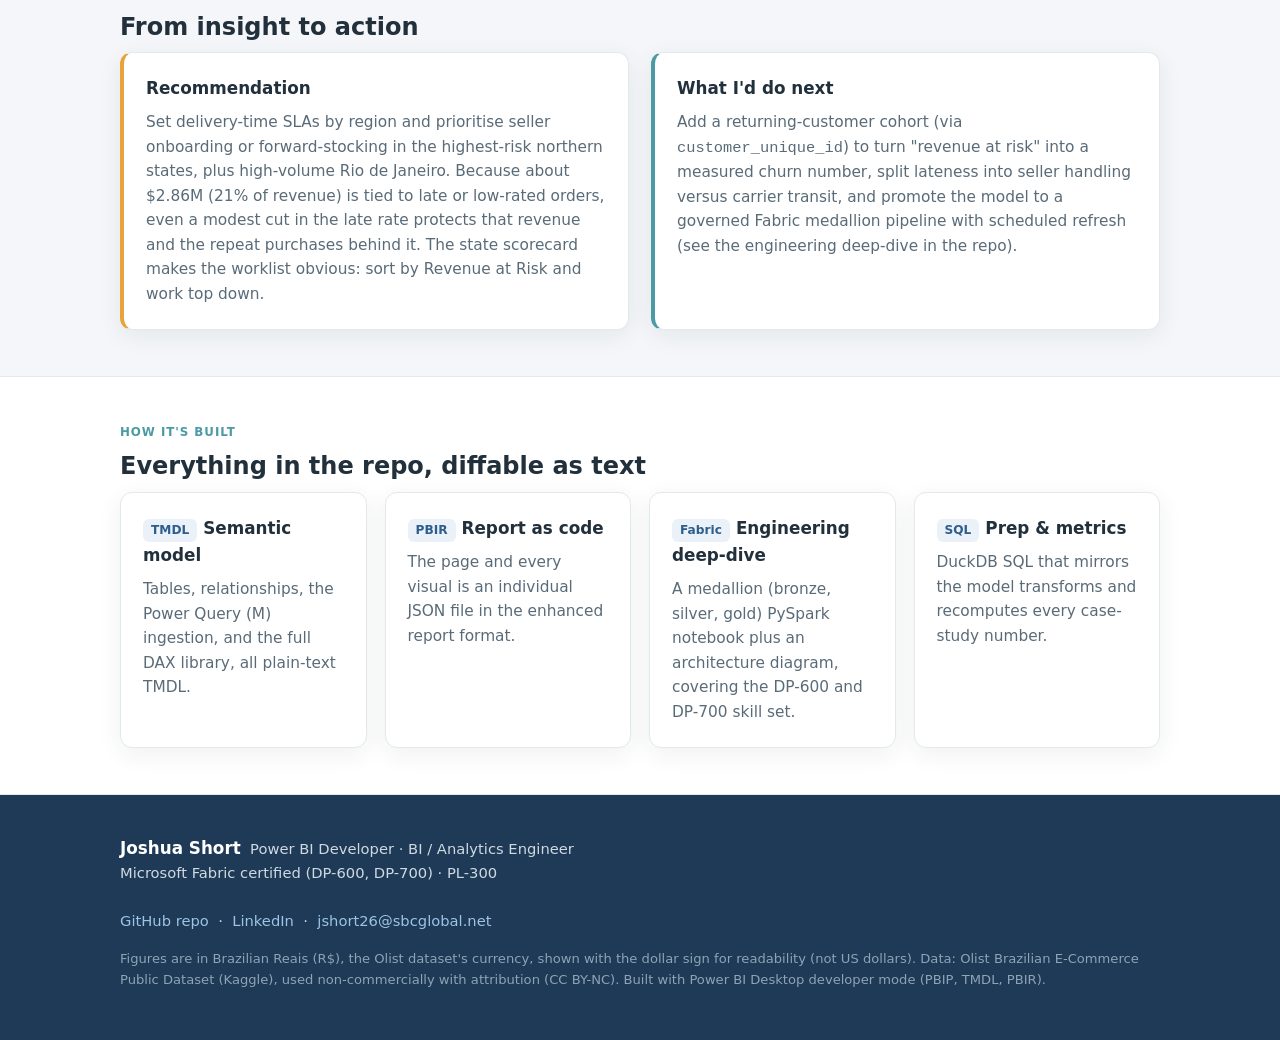
==== commit caff1dfe: "Lead with the dashboard above the fold; add social preview image" ====
--- a/docs/index.html
+++ b/docs/index.html
@@ -8,6 +8,9 @@
 <meta property="og:title" content="Olist Delivery Insights | Power BI Case Study" />
 <meta property="og:description" content="Late deliveries put about $2.9M (21% of sales) of repeat revenue at risk. A Power BI report built as code (TMDL + PBIR)." />
 <meta property="og:type" content="website" />
+<meta property="og:image" content="https://joshua-s26.github.io/PBI-Portfolio/img/hero-dashboard.png" />
+<meta property="og:url" content="https://joshua-s26.github.io/PBI-Portfolio/" />
+<meta name="twitter:card" content="summary_large_image" />
 <link rel="stylesheet" href="styles.css" />
 </head>
 <body>
@@ -15,20 +18,35 @@
 <!-- ============================= HERO ============================= -->
 <header class="hero">
   <div class="wrap">
-    <div class="badge">Power BI · Analytics Engineering · Case study</div>
-    <h1>Late deliveries put <span class="accent">about $2.9M (21% of sales)</span> of repeat revenue at risk.
-      On-time delivery is the fastest lever to protect it.<!-- [confirm] $ figure --></h1>
-    <p class="lede">A single-page executive dashboard on Brazil's Olist marketplace (about 100K orders) that ties
-      delivery performance to customer satisfaction and puts a dollar figure on the exposure. Built as code in
-      Power BI, with the semantic model in TMDL and the report in PBIR.</p>
+    <div class="topbar">
+      <span class="brand">Joshua Short · Power BI / Analytics Engineer</span>
+      <span class="links">
+        <a href="https://github.com/Joshua-S26/PBI-Portfolio" target="_blank" rel="noopener">GitHub</a> &nbsp;·&nbsp;
+        <a href="https://www.linkedin.com/in/joshua-s26" target="_blank" rel="noopener">LinkedIn</a>
+      </span>
+    </div>
+    <h1 class="lead">Late deliveries put <span class="accent">about $2.9M (21% of sales)</span> of repeat revenue at
+      risk. On-time delivery is the fastest lever to protect it.<!-- [confirm] $ figure --></h1>
+    <figure class="shot hero-shot">
+      <!-- SCREENSHOT: docs/img/hero-dashboard.png -->
+      <img src="img/hero-dashboard.png"
+           alt="Olist Delivery Insights dashboard: a KPI strip (Total sales, Orders, Avg order value, On-time delivery, Revenue at risk) each with a goal indicator; a scatter of average review score versus average delivery days with one bubble per state; a state scorecard table with conditional formatting; and a key-insights bar."
+           loading="eager"
+           onerror="this.style.display='none';this.nextElementSibling.style.display='flex';" />
+      <div class="imgslot" style="display:none">
+        <strong>Hero screenshot goes here</strong>
+        <span>Save the dashboard PNG as <code>docs/img/hero-dashboard.png</code></span>
+      </div>
+      <figcaption>Olist Delivery Insights: a single-page executive dashboard built as code in Power BI (TMDL and PBIR). Click to enlarge.</figcaption>
+    </figure>
+    <div class="cta">
+      <a class="btn btn-primary" href="#walkthrough">How to read it ↓</a>
+      <a class="btn btn-ghost" href="https://github.com/Joshua-S26/PBI-Portfolio" target="_blank" rel="noopener">Source &amp; model on GitHub</a>
+    </div>
     <div class="pills">
       <span class="pill">Power BI</span><span class="pill">DAX</span><span class="pill">Power Query (M)</span>
       <span class="pill">Star schema · TMDL</span><span class="pill">PBIR (report as code)</span>
       <span class="pill">Microsoft Fabric · PySpark</span>
-    </div>
-    <div class="cta">
-      <a class="btn btn-primary" href="#dashboard">See the dashboard ↓</a>
-      <a class="btn btn-ghost" href="https://github.com/Joshua-S26/PBI-Portfolio" target="_blank" rel="noopener">Source &amp; model on GitHub</a>
     </div>
   </div>
 </header>
@@ -90,30 +108,22 @@
 </section>
 
 <!-- ========================= DASHBOARD =========================== -->
-<section id="dashboard">
-  <div class="wrap">
-    <p class="eyebrow">The dashboard</p>
-    <h2>Olist Delivery Insights, executive overview</h2>
-    <p class="sub">One page, designed for a five-second read at the top and depth on the way down. Click the image to enlarge.</p>
-    <figure class="shot">
-      <!-- ============================================================ -->
-      <!-- SCREENSHOT SLOT: save the dashboard PNG to docs/img/hero-dashboard.png -->
-      <!-- (full-resolution export from Power BI Desktop; see capture steps) -->
-      <!-- ============================================================ -->
-      <img src="img/hero-dashboard.png"
-           alt="Olist Delivery Insights dashboard: a KPI strip (Total sales, Orders, Avg order value, On-time delivery, Revenue at risk) each with a goal indicator; a scatter of average review score versus average delivery days with one bubble per state; a state scorecard table with conditional formatting; and a key-insights bar."
-           loading="lazy"
-           onerror="this.style.display='none';this.nextElementSibling.style.display='flex';" />
-      <div class="imgslot" style="display:none">
-        <strong>Hero screenshot goes here</strong>
-        <span>Save the dashboard PNG as <code>docs/img/hero-dashboard.png</code></span>
-      </div>
-      <figcaption><strong>How to read it.</strong> The KPI strip shows each headline metric against a target (green is
-        ahead, red is behind). The scatter is the proof: as average delivery days rise (moving right), average review
-        score falls (moving down), with the remote northern states sitting in the slow, low-rated corner. The state
-        scorecard ranks every state by sales and by Revenue at Risk, and the key-insight bar restates the takeaway as
-        you filter.</figcaption>
-    </figure>
+<section id="walkthrough">
+  <div class="wrap">
+    <p class="eyebrow">How to read the dashboard</p>
+    <h2>What to notice, top to bottom</h2>
+    <p class="sub">The page is designed for a five-second read at the top and depth on the way down.</p>
+    <div class="grid">
+      <div class="card accent-teal"><h3>KPI strip</h3><p>Each headline metric sits against a target: green is ahead,
+        red is behind. A quick read on sales, orders, average order value, on-time delivery, and revenue at risk.</p></div>
+      <div class="card accent-gold"><h3>The scatter (the proof)</h3><p>Average review score versus average delivery
+        days, one bubble per state. As delivery days rise (moving right), review score falls (moving down), with the
+        remote northern states in the slow, low-rated corner.</p></div>
+      <div class="card accent-red"><h3>State scorecard</h3><p>Every state ranked by sales and by Revenue at Risk, with
+        conditional formatting. Sort by Revenue at Risk and you have the worklist.</p></div>
+      <div class="card"><h3>Key-insight bar</h3><p>Restates the takeaway in plain language and updates as you filter by
+        year, product category, or state.</p></div>
+    </div>
   </div>
 </section>
 
--- a/docs/styles.css
+++ b/docs/styles.css
@@ -17,7 +17,17 @@
 .wrap{max-width:var(--maxw);margin:0 auto;padding:0 20px}
 
 /* Hero */
-header.hero{background:linear-gradient(135deg,var(--navy) 0%,#16293d 100%);color:#fff;padding:60px 0 40px}
+header.hero{background:linear-gradient(135deg,var(--navy) 0%,#16293d 100%);color:#fff;padding:22px 0 36px}
+.topbar{display:flex;flex-wrap:wrap;gap:8px;justify-content:space-between;align-items:center;margin-bottom:18px;font-size:.9rem}
+.topbar .brand{color:#CFDDE9;font-weight:600}
+.topbar .links a{color:#9ec3e6}
+.hero h1.lead{font-size:1.55rem;line-height:1.3;margin:0 0 16px;font-weight:600;max-width:960px}
+.hero h1.lead .accent{color:var(--gold)}
+figure.hero-shot{margin:0;background:#fff;border:1px solid rgba(255,255,255,.16);border-radius:12px;padding:10px;box-shadow:0 18px 50px rgba(0,0,0,.38)}
+figure.hero-shot img{border-radius:8px;width:100%;display:block;cursor:zoom-in}
+figure.hero-shot figcaption{color:#aebfd0;font-size:.86rem;margin-top:10px;padding:0 4px}
+.hero .cta{margin-top:18px}
+.hero .pills{margin:16px 0 0}
 .hero .badge{display:inline-flex;align-items:center;gap:8px;background:rgba(232,163,61,.16);
   border:1px solid rgba(232,163,61,.4);color:#F4D59B;padding:5px 12px;border-radius:999px;font-size:.8rem;margin-bottom:18px}
 .hero h1{font-size:2.25rem;line-height:1.18;margin:0 0 14px;font-weight:700;letter-spacing:-.01em;max-width:880px}
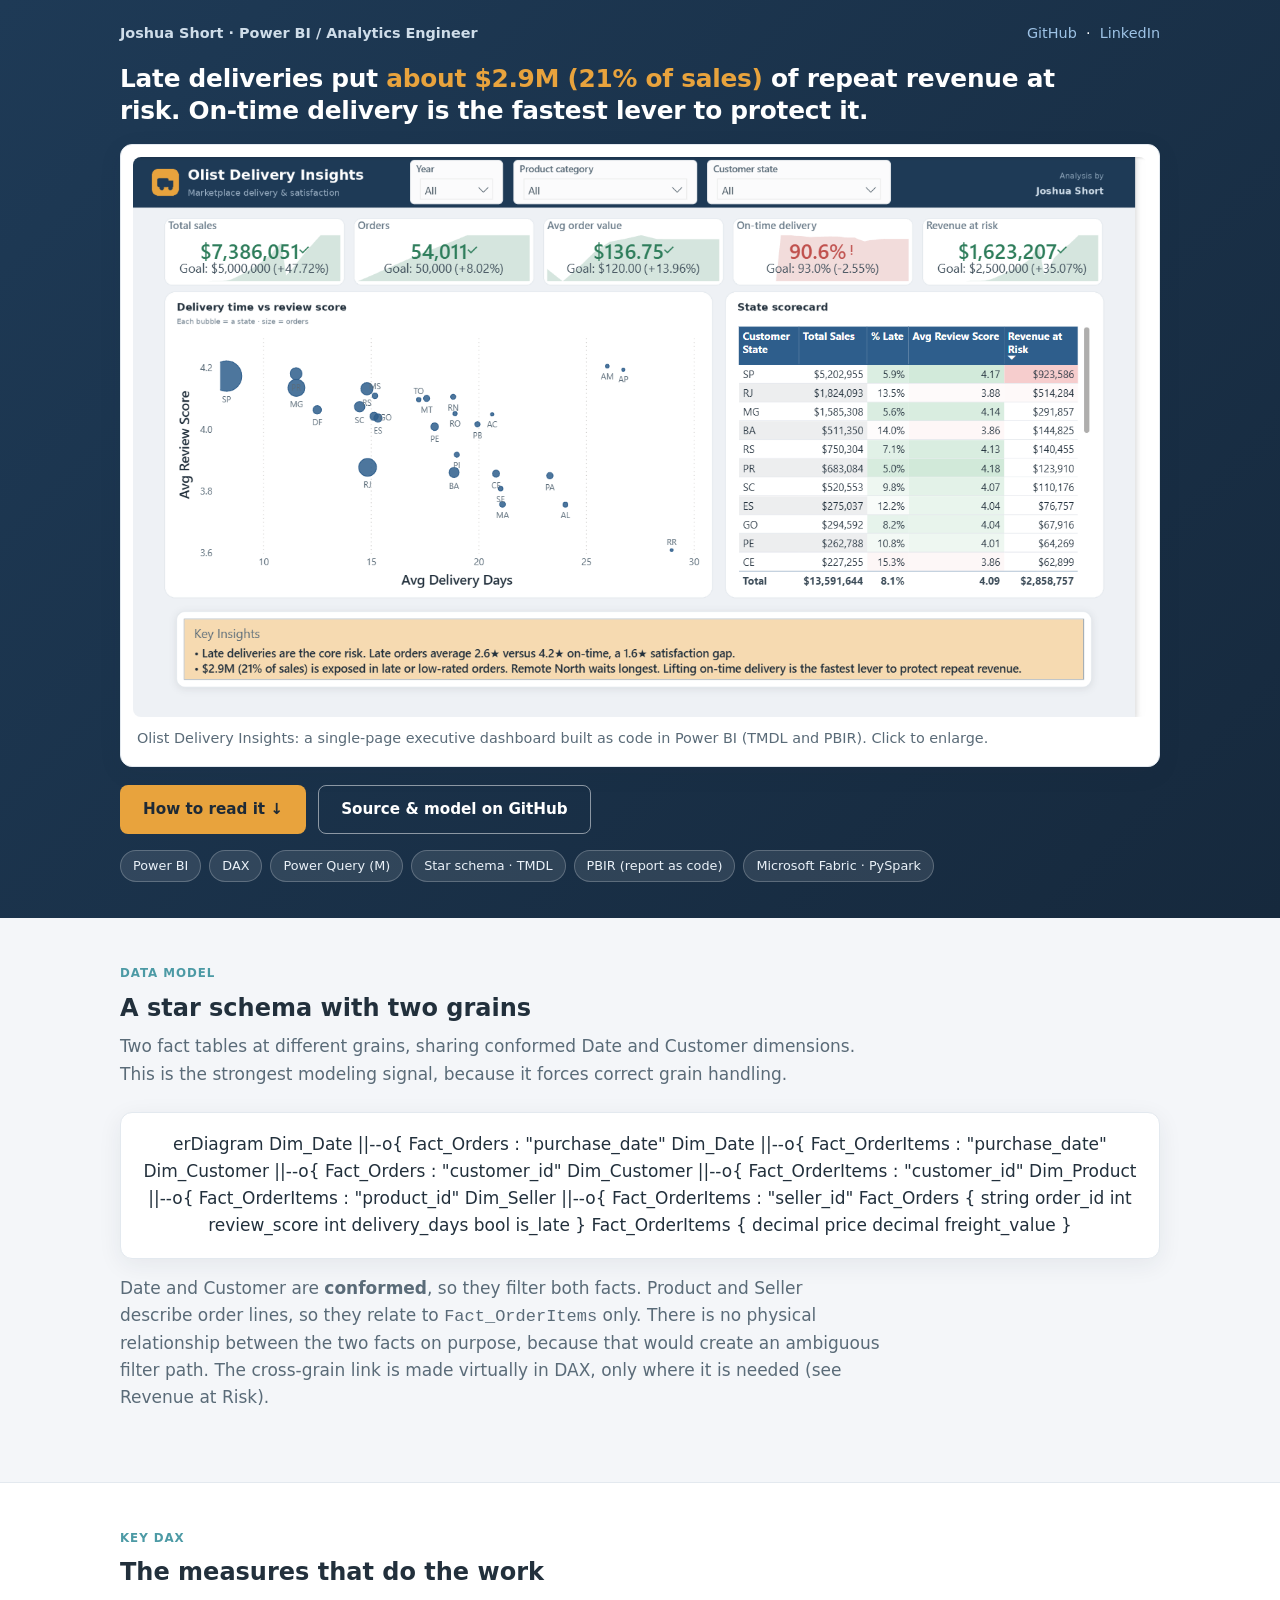
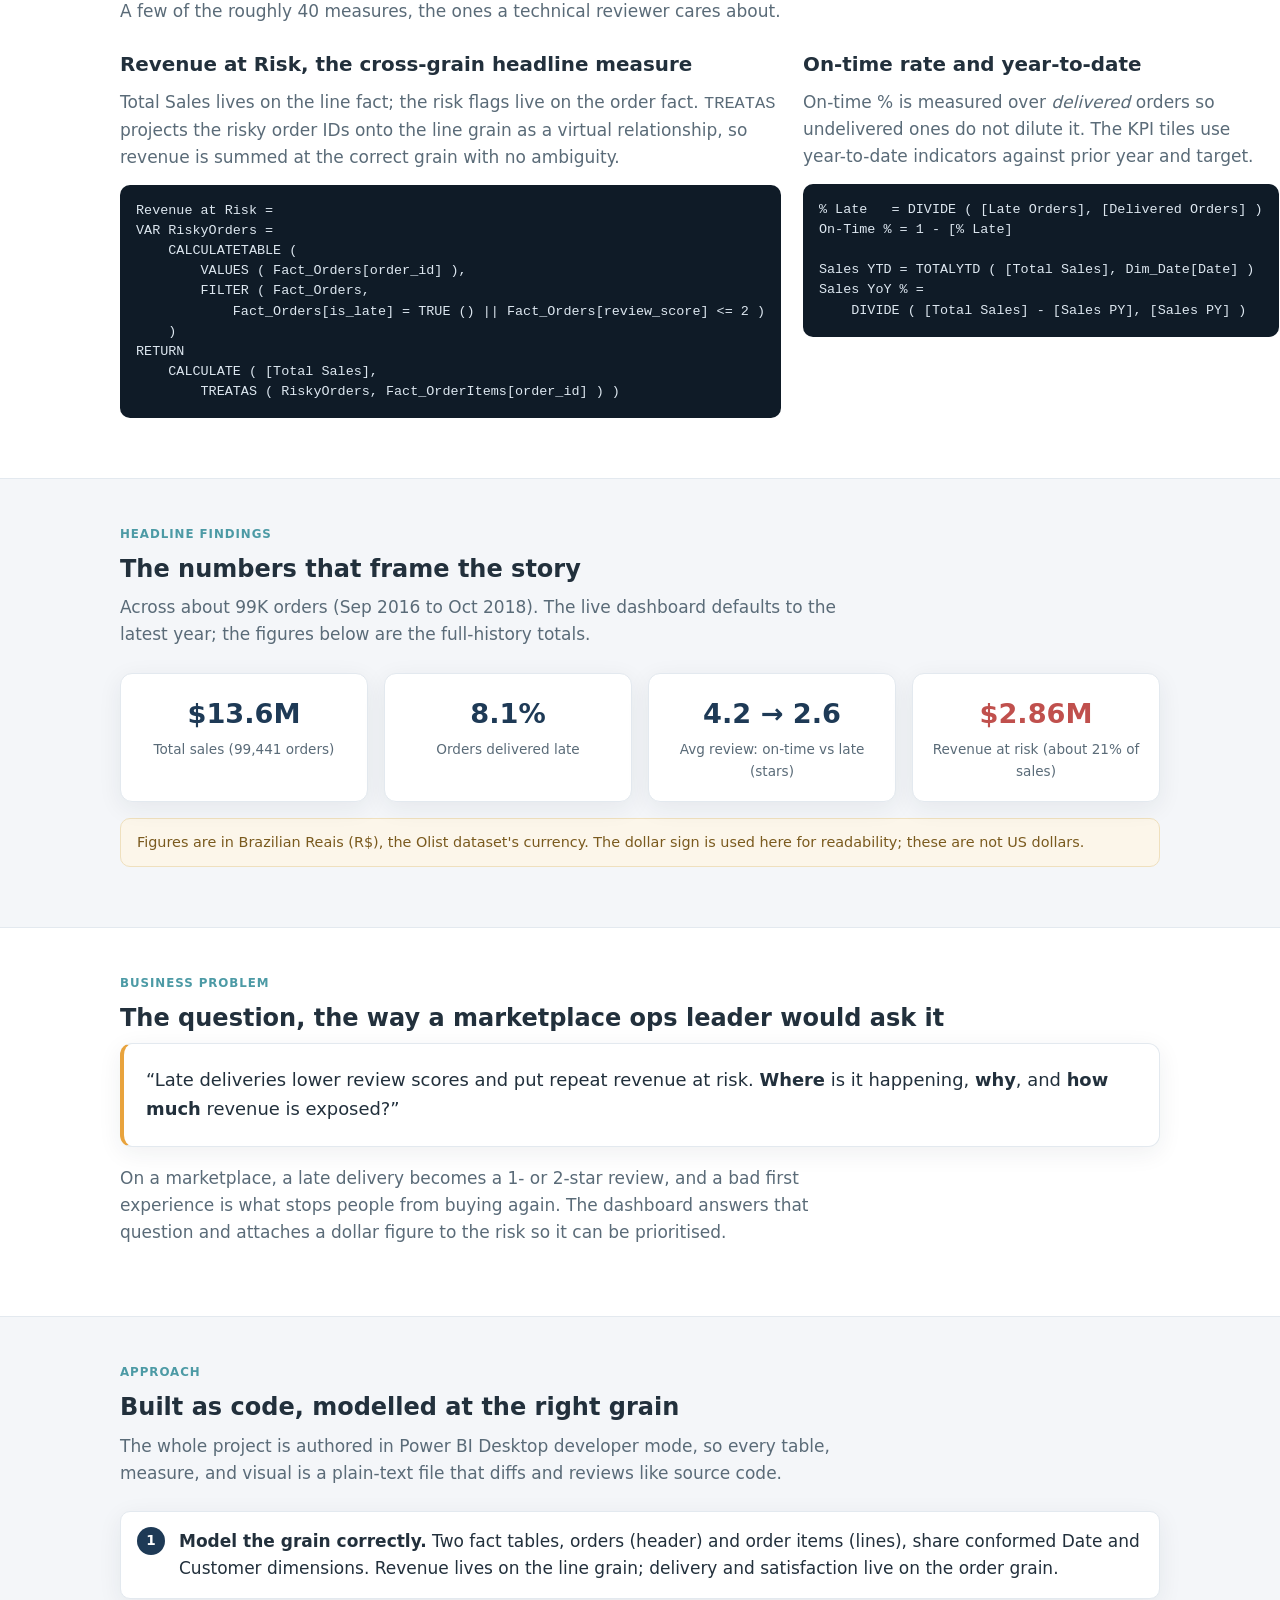
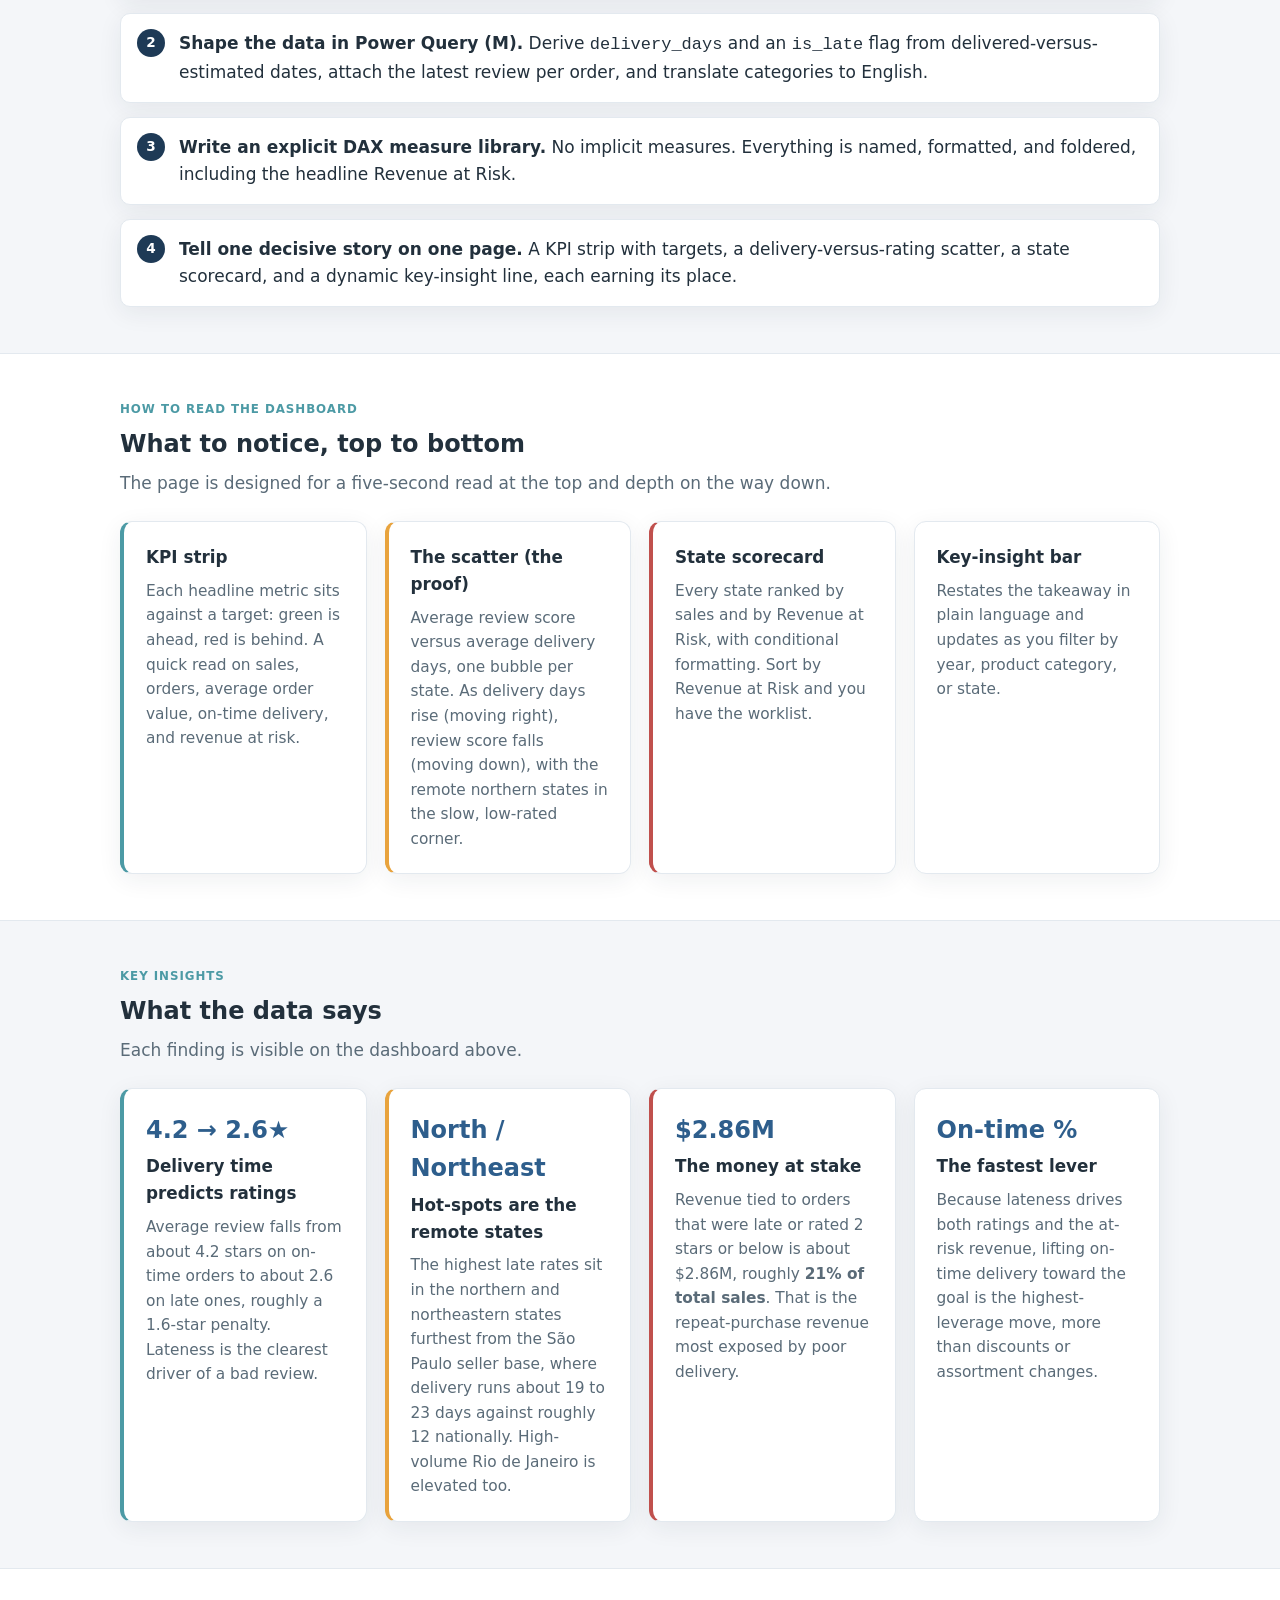
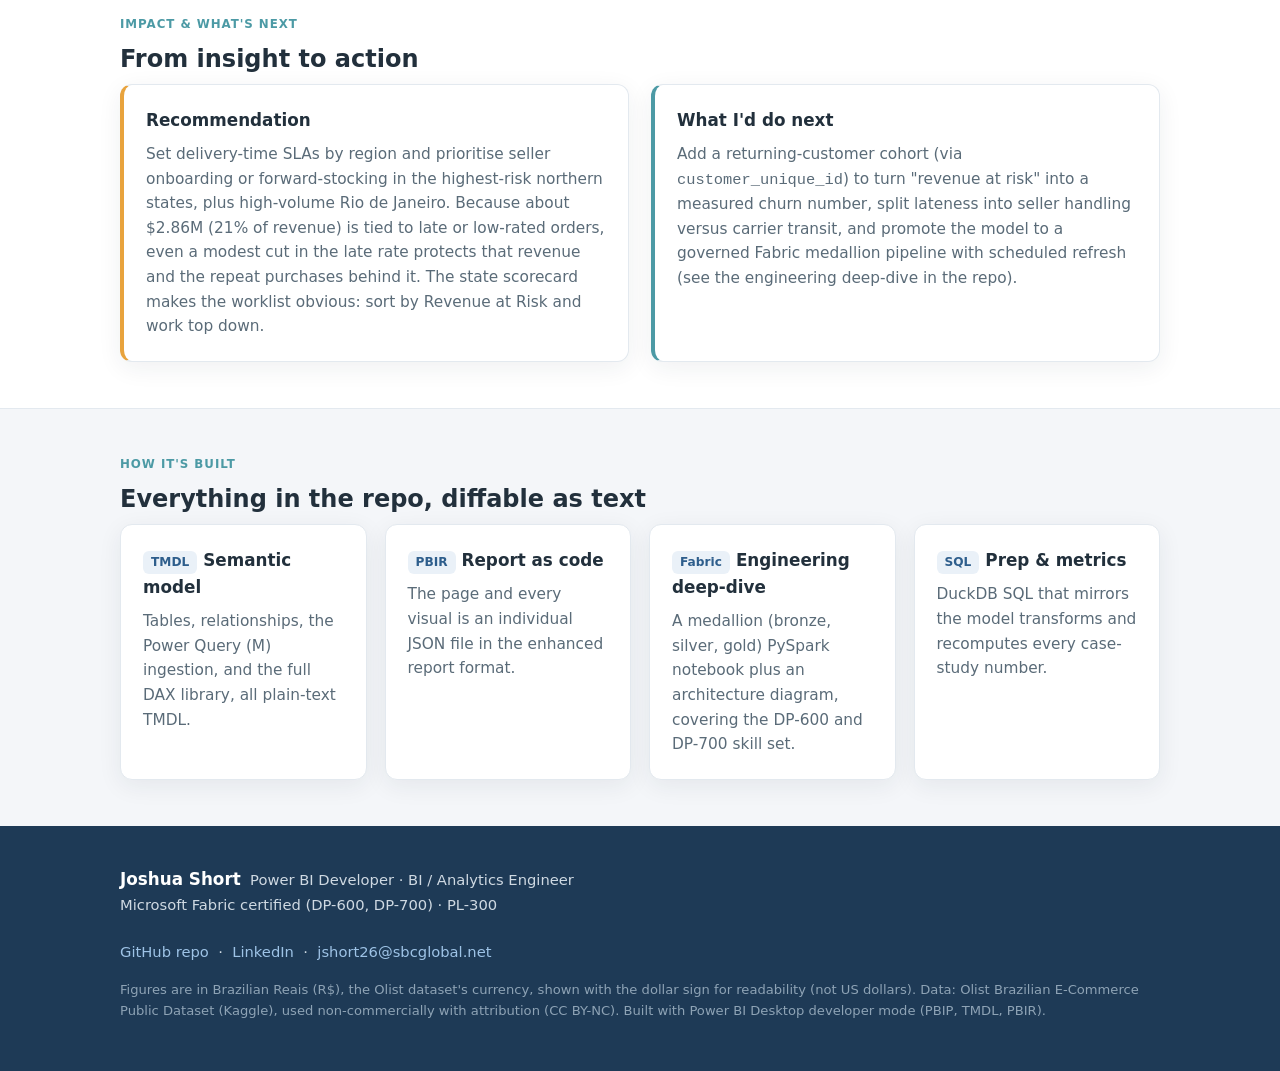
==== commit e0606b1a: "Lead with technical proof: ERD and DAX right after the dashboard" ====
--- a/docs/index.html
+++ b/docs/index.html
@@ -15,7 +15,7 @@
 </head>
 <body>
 
-<!-- ============================= HERO ============================= -->
+<!-- ============================= HERO (dashboard first) ============================= -->
 <header class="hero">
   <div class="wrap">
     <div class="topbar">
@@ -51,107 +51,7 @@
   </div>
 </header>
 
-<!-- ====================== HEADLINE NUMBERS ======================= -->
-<section class="alt">
-  <div class="wrap">
-    <p class="eyebrow">Headline findings</p>
-    <h2>The numbers that frame the story</h2>
-    <p class="sub">Across about 99K orders (Sep 2016 to Oct 2018). The live dashboard defaults to the latest year; the figures below are the full-history totals.</p>
-    <div class="kpi">
-      <!-- [confirm] every value in this band against the model before publish -->
-      <div class="k"><div class="v">$13.6M</div><div class="l">Total sales (99,441 orders)</div></div>
-      <div class="k"><div class="v">8.1%</div><div class="l">Orders delivered late</div></div>
-      <div class="k"><div class="v">4.2 → 2.6</div><div class="l">Avg review: on-time vs late (stars)</div></div>
-      <div class="k"><div class="v warn">$2.86M</div><div class="l">Revenue at risk (about 21% of sales)</div></div>
-    </div>
-    <p class="note" style="margin-top:16px">Figures are in Brazilian Reais (R$), the Olist dataset's currency. The
-      dollar sign is used here for readability; these are not US dollars.</p>
-  </div>
-</section>
-
-<!-- ======================= THE QUESTION ========================== -->
-<section>
-  <div class="wrap">
-    <p class="eyebrow">Business problem</p>
-    <h2>The driving question:</h2>
-    <div class="card accent-gold">
-      <p style="color:var(--ink);font-size:1.12rem;margin:0">
-        “Late deliveries lower review scores and put repeat revenue at risk.
-        <strong>Where</strong> is it happening, <strong>why</strong>, and <strong>how much</strong> revenue is exposed?”</p>
-    </div>
-    <p class="sub" style="margin-top:18px">On a marketplace, a late delivery becomes a 1- or 2-star review, and a bad
-      first experience is what stops people from buying again. The dashboard answers that question and attaches a dollar
-      figure to the risk so it can be prioritised.</p>
-  </div>
-</section>
-
-<!-- ========================= APPROACH ============================ -->
-<section class="alt">
-  <div class="wrap">
-    <p class="eyebrow">Approach</p>
-    <h2>Built as code, modelled at the right grain</h2>
-    <p class="sub">The whole project is authored in Power BI Desktop developer mode, so every table, measure, and visual
-      is a plain-text file that diffs and reviews like source code.</p>
-    <ol class="flow">
-      <li><strong>Model the grain correctly.</strong> Two fact tables, orders (header) and order items (lines), share
-        conformed Date and Customer dimensions. Revenue lives on the line grain; delivery and satisfaction live on the
-        order grain.</li>
-      <li><strong>Shape the data in Power Query (M).</strong> Derive <code>delivery_days</code> and an
-        <code>is_late</code> flag from delivered-versus-estimated dates, attach the latest review per order, and
-        translate categories to English.</li>
-      <li><strong>Write an explicit DAX measure library.</strong> No implicit measures. Everything is named, formatted,
-        and foldered, including the headline Revenue at Risk.</li>
-      <li><strong>Tell one decisive story on one page.</strong> A KPI strip with targets, a delivery-versus-rating
-        scatter, a state scorecard, and a dynamic key-insight line, each earning its place.</li>
-    </ol>
-  </div>
-</section>
-
-<!-- ========================= DASHBOARD =========================== -->
-<section id="walkthrough">
-  <div class="wrap">
-    <p class="eyebrow">How to read the dashboard</p>
-    <h2>What to notice, top to bottom</h2>
-    <p class="sub">The page is designed for a five-second read at the top and depth on the way down.</p>
-    <div class="grid">
-      <div class="card accent-teal"><h3>KPI strip</h3><p>Each headline metric sits against a target: green is ahead,
-        red is behind. A quick read on sales, orders, average order value, on-time delivery, and revenue at risk.</p></div>
-      <div class="card accent-gold"><h3>The scatter (the proof)</h3><p>Average review score versus average delivery
-        days, one bubble per state. As delivery days rise (moving right), review score falls (moving down), with the
-        remote northern states in the slow, low-rated corner.</p></div>
-      <div class="card accent-red"><h3>State scorecard</h3><p>Every state ranked by sales and by Revenue at Risk, with
-        conditional formatting. Sort by Revenue at Risk and you have the worklist.</p></div>
-      <div class="card"><h3>Key-insight bar</h3><p>Restates the takeaway in plain language and updates as you filter by
-        year, product category, or state.</p></div>
-    </div>
-  </div>
-</section>
-
-<!-- ========================== INSIGHTS =========================== -->
-<section class="alt">
-  <div class="wrap">
-    <p class="eyebrow">Key insights</p>
-    <h2>What the data says</h2>
-    <p class="sub">Each finding is visible on the dashboard above.</p>
-    <div class="grid">
-      <!-- [confirm] all numbers in these cards -->
-      <div class="card accent-teal"><span class="big">4.2 → 2.6★</span><h3>Delivery time predicts ratings</h3>
-        <p>Average review falls from about 4.2 stars on on-time orders to about 2.6 on late ones, roughly a 1.6-star
-          penalty. Lateness is the clearest driver of a bad review.</p></div>
-      <div class="card accent-gold"><span class="big">North / Northeast</span><h3>Hot-spots are the remote states</h3>
-        <p>The highest late rates sit in the northern and northeastern states furthest from the São Paulo seller base,
-          where delivery runs about 19 to 23 days against roughly 12 nationally. High-volume Rio de Janeiro is elevated too.</p></div>
-      <div class="card accent-red"><span class="big">$2.86M</span><h3>The money at stake</h3>
-        <p>Revenue tied to orders that were late or rated 2 stars or below is about $2.86M, roughly
-          <strong>21% of total sales</strong>. That is the repeat-purchase revenue most exposed by poor delivery.</p></div>
-      <div class="card"><span class="big">On-time %</span><h3>The fastest lever</h3>
-        <p>Because lateness drives both ratings and the at-risk revenue, lifting on-time delivery toward the goal is the
-          highest-leverage move, more than discounts or assortment changes.</p></div>
-    </div>
-  </div>
-</section>
-
-<!-- ========================= DATA MODEL ========================== -->
+<!-- ========================= 2) DATA MODEL (ERD) ========================== -->
 <section>
   <div class="wrap">
     <p class="eyebrow">Data model</p>
@@ -184,12 +84,12 @@
   </div>
 </section>
 
-<!-- =========================== KEY DAX =========================== -->
+<!-- =========================== 3) KEY DAX =========================== -->
 <section class="alt">
   <div class="wrap">
     <p class="eyebrow">Key DAX</p>
     <h2>The measures that do the work</h2>
-    <p class="sub"></p>
+    <p class="sub">A few of the roughly 40 measures, the ones a technical reviewer cares about.</p>
     <div class="two" style="align-items:start">
       <div>
         <h3 style="margin:0 0 8px">Revenue at Risk, the cross-grain headline measure</h3>
@@ -222,8 +122,108 @@
   </div>
 </section>
 
+<!-- ====================== HEADLINE NUMBERS ======================= -->
+<section>
+  <div class="wrap">
+    <p class="eyebrow">Headline findings</p>
+    <h2>The numbers that frame the story</h2>
+    <p class="sub">Across about 99K orders (Sep 2016 to Oct 2018). The live dashboard defaults to the latest year; the figures below are the full-history totals.</p>
+    <div class="kpi">
+      <!-- [confirm] every value in this band against the model before publish -->
+      <div class="k"><div class="v">$13.6M</div><div class="l">Total sales (99,441 orders)</div></div>
+      <div class="k"><div class="v">8.1%</div><div class="l">Orders delivered late</div></div>
+      <div class="k"><div class="v">4.2 → 2.6</div><div class="l">Avg review: on-time vs late (stars)</div></div>
+      <div class="k"><div class="v warn">$2.86M</div><div class="l">Revenue at risk (about 21% of sales)</div></div>
+    </div>
+    <p class="note" style="margin-top:16px">Figures are in Brazilian Reais (R$), the Olist dataset's currency. The
+      dollar sign is used here for readability; these are not US dollars.</p>
+  </div>
+</section>
+
+<!-- ======================= THE QUESTION ========================== -->
+<section class="alt">
+  <div class="wrap">
+    <p class="eyebrow">Business problem</p>
+    <h2>The question, the way a marketplace ops leader would ask it</h2>
+    <div class="card accent-gold">
+      <p style="color:var(--ink);font-size:1.12rem;margin:0">
+        “Late deliveries lower review scores and put repeat revenue at risk.
+        <strong>Where</strong> is it happening, <strong>why</strong>, and <strong>how much</strong> revenue is exposed?”</p>
+    </div>
+    <p class="sub" style="margin-top:18px">On a marketplace, a late delivery becomes a 1- or 2-star review, and a bad
+      first experience is what stops people from buying again. The dashboard answers that question and attaches a dollar
+      figure to the risk so it can be prioritised.</p>
+  </div>
+</section>
+
+<!-- ========================= APPROACH ============================ -->
+<section>
+  <div class="wrap">
+    <p class="eyebrow">Approach</p>
+    <h2>Built as code, modelled at the right grain</h2>
+    <p class="sub">The whole project is authored in Power BI Desktop developer mode, so every table, measure, and visual
+      is a plain-text file that diffs and reviews like source code.</p>
+    <ol class="flow">
+      <li><strong>Model the grain correctly.</strong> Two fact tables, orders (header) and order items (lines), share
+        conformed Date and Customer dimensions. Revenue lives on the line grain; delivery and satisfaction live on the
+        order grain.</li>
+      <li><strong>Shape the data in Power Query (M).</strong> Derive <code>delivery_days</code> and an
+        <code>is_late</code> flag from delivered-versus-estimated dates, attach the latest review per order, and
+        translate categories to English.</li>
+      <li><strong>Write an explicit DAX measure library.</strong> No implicit measures. Everything is named, formatted,
+        and foldered, including the headline Revenue at Risk.</li>
+      <li><strong>Tell one decisive story on one page.</strong> A KPI strip with targets, a delivery-versus-rating
+        scatter, a state scorecard, and a dynamic key-insight line, each earning its place.</li>
+    </ol>
+  </div>
+</section>
+
+<!-- ===================== HOW TO READ IT ========================== -->
+<section id="walkthrough" class="alt">
+  <div class="wrap">
+    <p class="eyebrow">How to read the dashboard</p>
+    <h2>What to notice, top to bottom</h2>
+    <p class="sub">The page is designed for a five-second read at the top and depth on the way down.</p>
+    <div class="grid">
+      <div class="card accent-teal"><h3>KPI strip</h3><p>Each headline metric sits against a target: green is ahead,
+        red is behind. A quick read on sales, orders, average order value, on-time delivery, and revenue at risk.</p></div>
+      <div class="card accent-gold"><h3>The scatter (the proof)</h3><p>Average review score versus average delivery
+        days, one bubble per state. As delivery days rise (moving right), review score falls (moving down), with the
+        remote northern states in the slow, low-rated corner.</p></div>
+      <div class="card accent-red"><h3>State scorecard</h3><p>Every state ranked by sales and by Revenue at Risk, with
+        conditional formatting. Sort by Revenue at Risk and you have the worklist.</p></div>
+      <div class="card"><h3>Key-insight bar</h3><p>Restates the takeaway in plain language and updates as you filter by
+        year, product category, or state.</p></div>
+    </div>
+  </div>
+</section>
+
+<!-- ========================== INSIGHTS =========================== -->
+<section>
+  <div class="wrap">
+    <p class="eyebrow">Key insights</p>
+    <h2>What the data says</h2>
+    <p class="sub">Each finding is visible on the dashboard above.</p>
+    <div class="grid">
+      <!-- [confirm] all numbers in these cards -->
+      <div class="card accent-teal"><span class="big">4.2 → 2.6★</span><h3>Delivery time predicts ratings</h3>
+        <p>Average review falls from about 4.2 stars on on-time orders to about 2.6 on late ones, roughly a 1.6-star
+          penalty. Lateness is the clearest driver of a bad review.</p></div>
+      <div class="card accent-gold"><span class="big">North / Northeast</span><h3>Hot-spots are the remote states</h3>
+        <p>The highest late rates sit in the northern and northeastern states furthest from the São Paulo seller base,
+          where delivery runs about 19 to 23 days against roughly 12 nationally. High-volume Rio de Janeiro is elevated too.</p></div>
+      <div class="card accent-red"><span class="big">$2.86M</span><h3>The money at stake</h3>
+        <p>Revenue tied to orders that were late or rated 2 stars or below is about $2.86M, roughly
+          <strong>21% of total sales</strong>. That is the repeat-purchase revenue most exposed by poor delivery.</p></div>
+      <div class="card"><span class="big">On-time %</span><h3>The fastest lever</h3>
+        <p>Because lateness drives both ratings and the at-risk revenue, lifting on-time delivery toward the goal is the
+          highest-leverage move, more than discounts or assortment changes.</p></div>
+    </div>
+  </div>
+</section>
+
 <!-- ====================== IMPACT / NEXT ========================== -->
-<section>
+<section class="alt">
   <div class="wrap">
     <p class="eyebrow">Impact &amp; what's next</p>
     <h2>From insight to action</h2>
@@ -242,7 +242,7 @@
 </section>
 
 <!-- ========================= HOW BUILT =========================== -->
-<section class="alt">
+<section>
   <div class="wrap">
     <p class="eyebrow">How it's built</p>
     <h2>Everything in the repo, diffable as text</h2>
